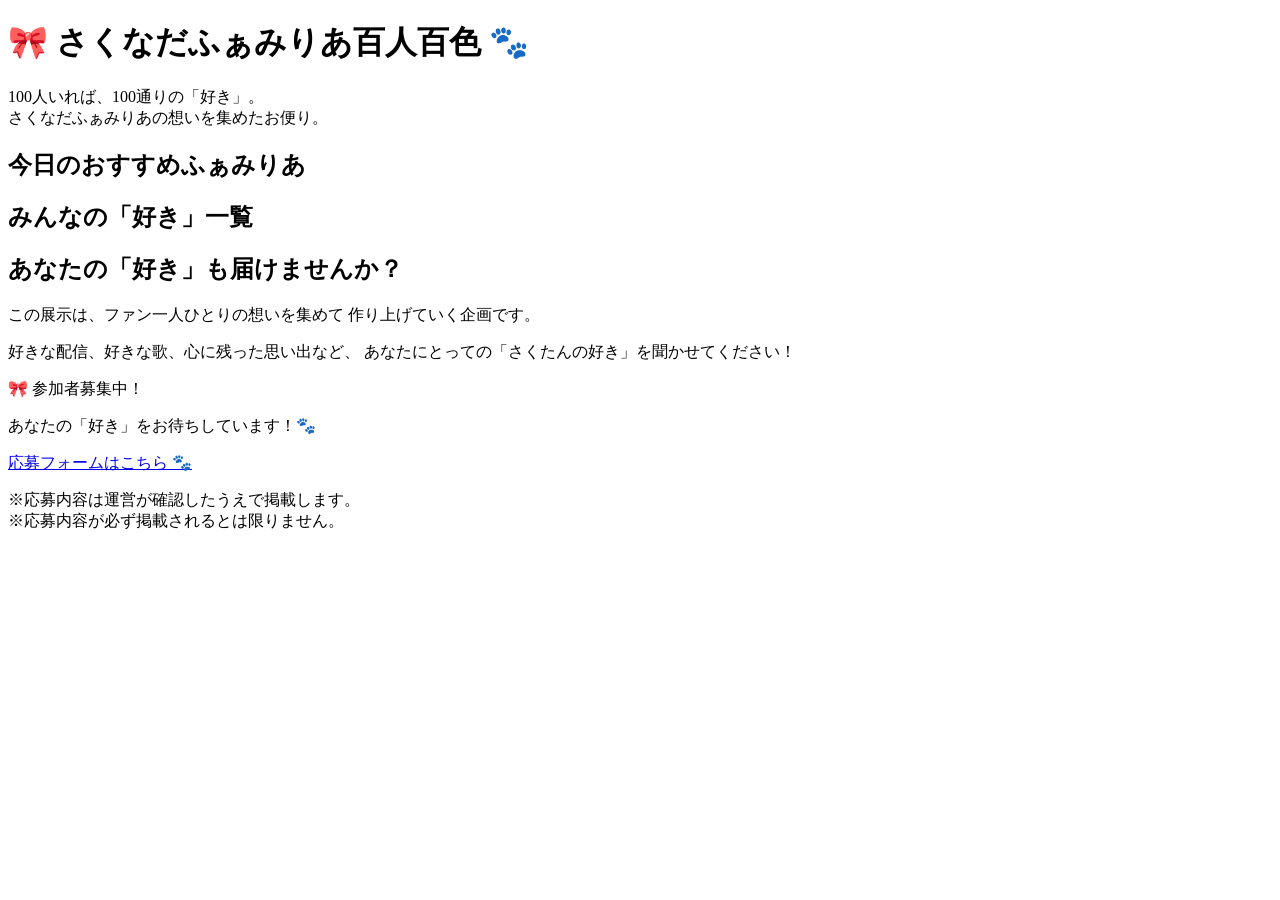
==== index.html @ b52a0bf1 "add" ====
<!DOCTYPE html>
<html lang="ja">
<head>
    <meta charset="UTF-8">
    <meta name="viewport" content="width=device-width, initial-scale=1.0">

    <title>さくなだふぁみりあ百人百色</title>

    <!-- CSS -->
    <link rel="stylesheet" href="SakunaFan100.css">
</head>

<body>

    <!-- ヘッダー -->
    <header class="fan-header">

        <h1>🎀 さくなだふぁみりあ百人百色 🐾</h1>

        <p>
            100人いれば、100通りの「好き」。<br>
            さくなだふぁみりあの想いを集めたお便り。
        </p>

    </header>


    <main class="fan-main">

        <!-- 今日の5人 -->
        <section class="fan-section">

            <h2>今日のおすすめふぁみりあ</h2>

            <div id="today-pick" class="fan-grid"></div>

        </section>


        <!-- 全員の一覧 -->
        <section class="fan-section">

            <h2>みんなの「好き」一覧</h2>

            <!-- カテゴリー -->
            <div
                id="category-buttons"
                class="category-buttons"
            ></div>

            <!-- 表示人数 -->
            <p
                id="result-count"
                class="result-count"
                aria-live="polite"
            ></p>

            <!-- カード一覧 -->
            <div
                id="fan-list"
                class="fan-grid"
            ></div>

        </section>


        
        <!-- 参加案内 -->
        <section class="fan-section participation-section">

            <h2>あなたの「好き」も届けませんか？</h2>

            <p>
                この展示は、ファン一人ひとりの想いを集めて
                作り上げていく企画です。
            </p>

            <p>
                好きな配信、好きな歌、心に残った思い出など、
                あなたにとっての「さくたんの好き」を聞かせてください！
            </p>

            <!-- 応募フォーム -->
            <div class="application-notice">

                <p>
                    🎀 参加者募集中！
                </p>

                <p>
                    あなたの「好き」をお待ちしています！🐾
                </p>

                <a
                    href="https://docs.google.com/forms/d/e/1FAIpQLScMyfhLOlUN0pGWbVZEtc-wgJ1fkcBdtBwnQfGAd-pVtYeVng/viewform?usp=header"
                    class="application-button"
                    target="_blank"
                    rel="noopener noreferrer"
                >
                    応募フォームはこちら 🐾
                </a>

            </div>

            <p class="section-description">
                ※応募内容は運営が確認したうえで掲載します。<br>
                ※応募内容が必ず掲載されるとは限りません。
            </p>

        </section>


    </main>

    <!-- JavaScript -->
    <script src="SakunaFan100.js"></script>

</body>
</html>
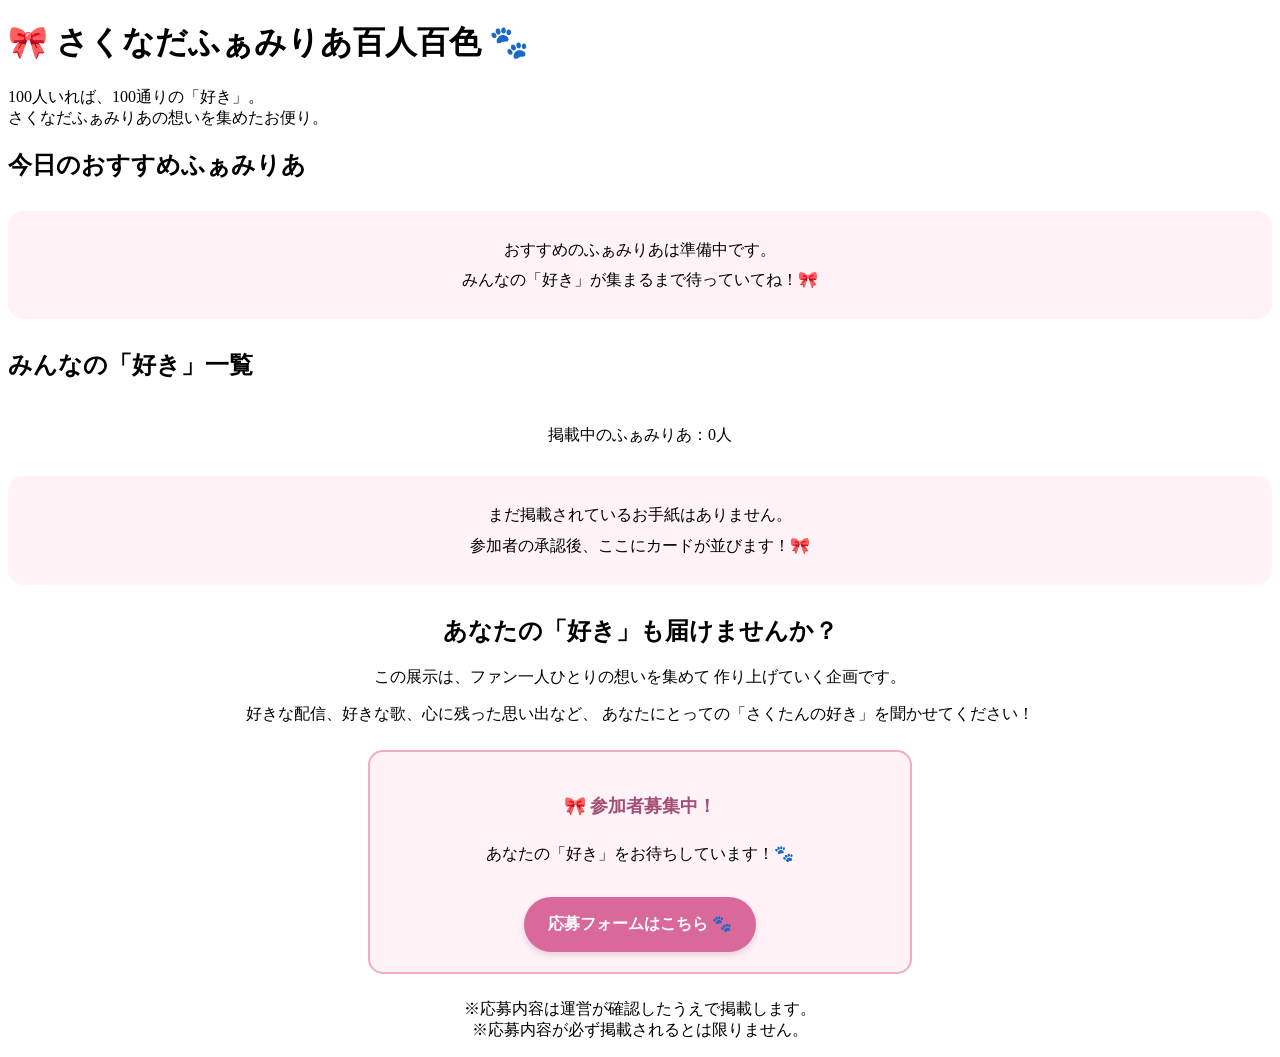
==== commit 0c0b9d0a: "add change" ====
--- a/index.html
+++ b/index.html
@@ -8,7 +8,7 @@
     <title>さくなだふぁみりあ百人百色</title>
 
     <!-- CSS -->
-    <link rel="stylesheet" href="SakunaFan100.css">
+    <link rel="stylesheet" href="index/SakunaFan100.css">
 </head>
 
 <body>
@@ -114,7 +114,7 @@
     </main>
 
     <!-- JavaScript -->
-    <script src="SakunaFan100.js"></script>
+    <script src="index/SakunaFan100.js"></script>
 
 </body>
 </html>
--- a/index/SakunaFan100.css
+++ b/index/SakunaFan100.css
@@ -0,0 +1,207 @@
+
+/* 参加案内 */
+
+.participation-section {
+    text-align: center;
+}
+
+.application-notice {
+    max-width: 500px;
+    margin: 25px auto;
+    padding: 20px;
+    background-color: #fff3f8;
+    border: 2px solid #f4a9c5;
+    border-radius: 15px;
+    line-height: 1.8;
+}
+
+.application-notice p:first-child {
+    font-size: 18px;
+    font-weight: bold;
+    color: #a34e76;
+}
+
+.application-button {
+    display: inline-block;
+    margin-top: 12px;
+    padding: 13px 24px;
+    background-color: #d9689b;
+    color: #ffffff;
+    text-decoration: none;
+    font-weight: bold;
+    border-radius: 30px;
+    box-shadow: 0 3px 6px rgba(120, 60, 85, 0.2);
+    transition: background-color 0.2s ease;
+}
+
+.application-button:hover {
+    background-color: #bd4f82;
+}
+
+
+/* ==============================
+   手紙カード
+   ============================== */
+
+.fan-grid {
+    display: grid;
+    grid-template-columns: repeat(auto-fit, minmax(250px, 1fr));
+    gap: 22px;
+    align-items: stretch;
+}
+
+.fan-letter {
+    box-sizing: border-box;
+    min-width: 0;
+    padding: 22px;
+    background-color: #fffdf8;
+    background-image: repeating-linear-gradient(
+        to bottom,
+        transparent 0,
+        transparent 31px,
+        #f3dfe5 32px
+    );
+    border: 1px solid #e9b6c9;
+    border-radius: 5px 18px 5px 18px;
+    box-shadow: 3px 5px 12px rgba(120, 60, 85, 0.12);
+    overflow-wrap: anywhere;
+    line-height: 1.9;
+}
+
+.letter-top {
+    display: flex;
+    align-items: center;
+    gap: 8px;
+    padding-bottom: 12px;
+    border-bottom: 2px solid #e8b2c8;
+}
+
+.letter-icon {
+    font-size: 25px;
+}
+
+.letter-label {
+    color: #a34e76;
+    font-size: 13px;
+    font-weight: bold;
+}
+
+.letter-name {
+    margin: 16px 0;
+    color: #a34e76;
+    font-size: 21px;
+    overflow-wrap: anywhere;
+}
+
+.letter-name span {
+    font-size: 14px;
+    font-weight: normal;
+}
+
+.letter-body {
+    min-width: 0;
+}
+
+.letter-answer {
+    margin: 15px 0;
+}
+
+.letter-answer h4,
+.letter-image h4 {
+    margin: 0 0 4px;
+    color: #a34e76;
+    font-size: 14px;
+}
+
+.letter-answer p {
+    margin: 0;
+    white-space: pre-wrap;
+}
+
+.letter-end {
+    margin-top: 22px;
+    padding-top: 10px;
+    border-top: 1px dashed #e8b2c8;
+    color: #a34e76;
+    text-align: right;
+    font-size: 13px;
+}
+
+.letter-image a {
+    color: #a34e76;
+    overflow-wrap: anywhere;
+}
+
+/* カテゴリーボタン */
+
+.category-buttons {
+    display: flex;
+    flex-wrap: wrap;
+    justify-content: center;
+    gap: 9px;
+    margin: 20px 0;
+}
+
+.filter-button {
+    padding: 8px 15px;
+    border: 2px solid #e8a9c2;
+    border-radius: 25px;
+    background-color: #fff;
+    color: #a34e76;
+    cursor: pointer;
+}
+
+.filter-button.active {
+    background-color: #d9689b;
+    border-color: #d9689b;
+    color: #fff;
+}
+
+/* 表示人数 */
+
+.result-count {
+    text-align: center;
+    line-height: 1.8;
+}
+
+/* 参加者がいないとき */
+
+.empty-message {
+    grid-column: 1 / -1;
+    box-sizing: border-box;
+    width: 100%;
+    margin: 10px 0;
+    padding: 24px;
+    background-color: #fff3f8;
+    border-radius: 15px;
+    text-align: center;
+    line-height: 1.9;
+}
+
+/* ランダムに見る */
+
+#random-result {
+    margin-top: 22px;
+}
+
+/* スマートフォン */
+
+@media (max-width: 600px) {
+    .fan-grid {
+        grid-template-columns: 1fr;
+        gap: 16px;
+    }
+
+    .fan-letter {
+        padding: 18px;
+    }
+
+    .letter-name {
+        font-size: 19px;
+    }
+
+    .filter-button {
+        padding: 8px 12px;
+        font-size: 13px;
+    }
+}
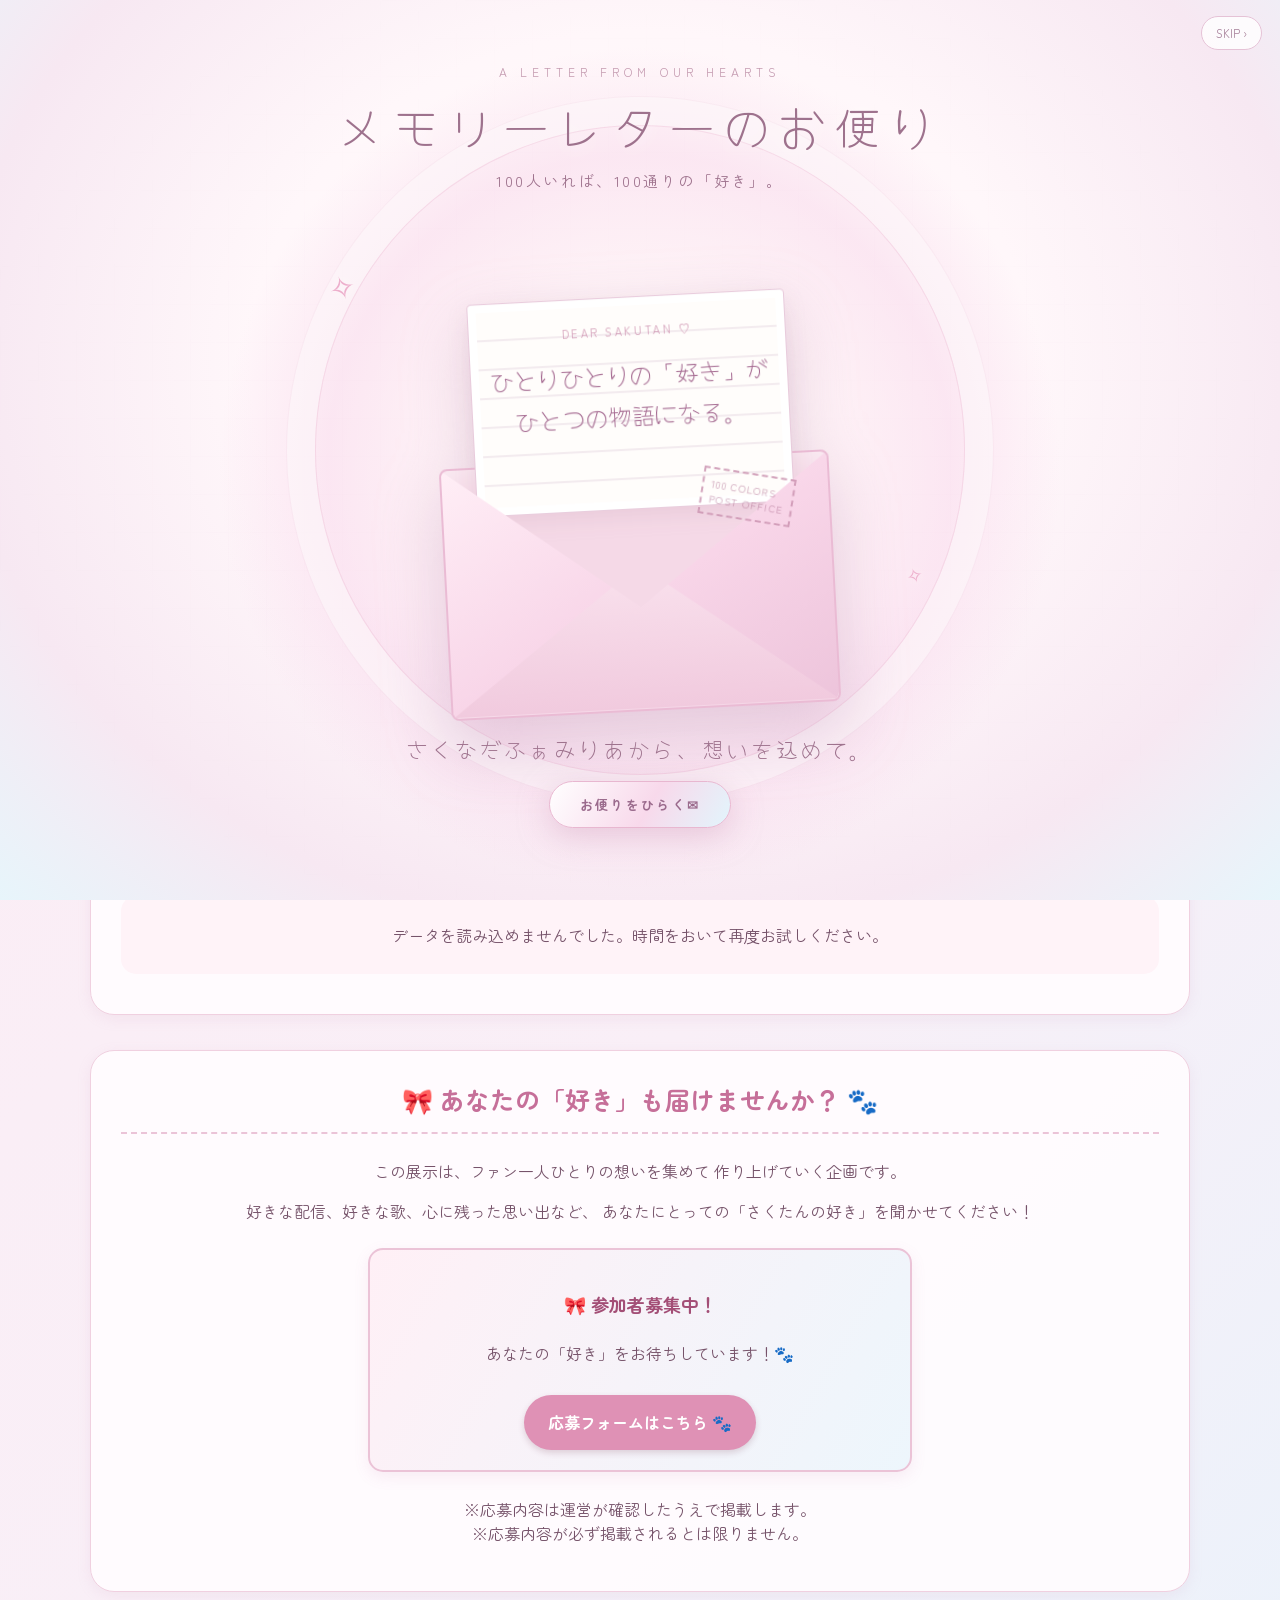
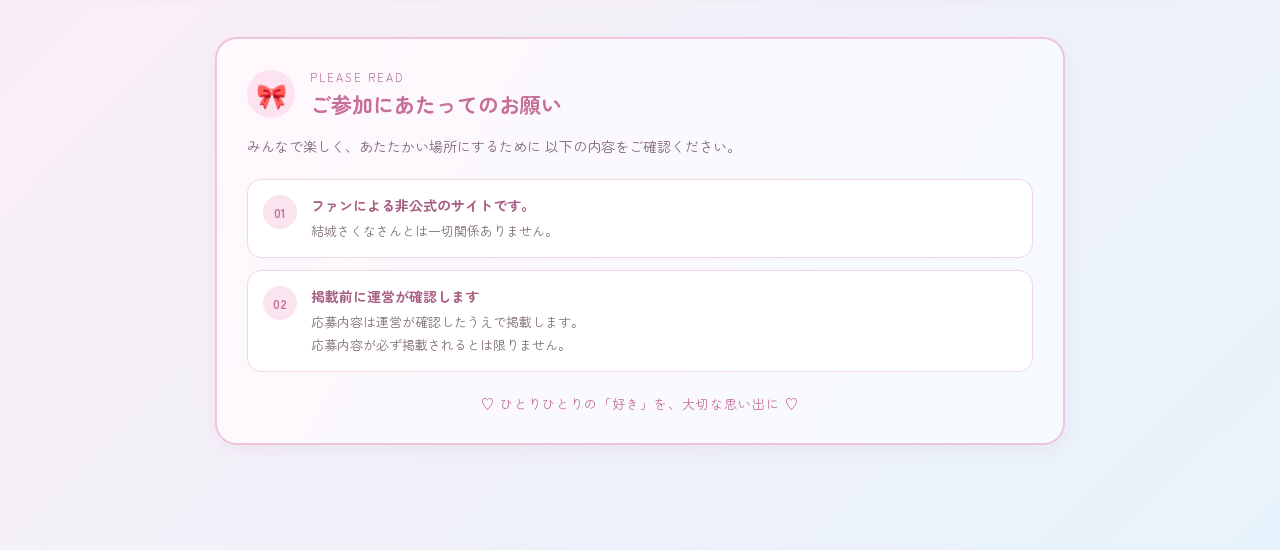
==== commit 74f0d5d7: "add project data" ====
--- a/index.html
+++ b/index.html
@@ -1,29 +1,668 @@
-
 <!DOCTYPE html>
 <html lang="ja">
+
 <head>
     <meta charset="UTF-8">
     <meta name="viewport" content="width=device-width, initial-scale=1.0">
 
     <title>さくなだふぁみりあ百人百色</title>
 
+    <!-- Google Fonts：かわいい丸文字・手書き文字 -->
+    <link rel="preconnect" href="https://fonts.googleapis.com">
+    <link rel="preconnect" href="https://fonts.gstatic.com" crossorigin>
+
+    <link href="https://fonts.googleapis.com/css2?family=Yomogi&family=Zen+Maru+Gothic:wght@400;500;700&display=swap"
+        rel="stylesheet">
+
     <!-- CSS -->
     <link rel="stylesheet" href="index/SakunaFan100.css">
+    <style id="otayori-opening-style">
+        /* お便りオープニング */
+        #otayori-opening {
+            position: fixed;
+            inset: 0;
+            z-index: 2147483000;
+            overflow: hidden;
+            isolation: isolate;
+            background: radial-gradient(ellipse at 50% 40%, #fffefa 0%, #fff7fa 43%, #f7e8f2 75%, #e7f5fb 100%);
+            font-family: "Zen Maru Gothic", "Yu Gothic", sans-serif;
+            color: #9e728d;
+            transition: opacity 1.15s ease, visibility 1.15s ease
+        }
+
+        #otayori-opening * {
+            box-sizing: border-box
+        }
+
+        #otayori-opening.ot-leave {
+            opacity: 0;
+            visibility: hidden;
+            pointer-events: none
+        }
+
+        #otayori-opening .ot-grid {
+            position: absolute;
+            inset: 0;
+            opacity: .4;
+            background-image: linear-gradient(#e7cadb60 1px, transparent 1px), linear-gradient(90deg, #e7cadb60 1px, transparent 1px);
+            background-size: 38px 38px;
+            mask-image: radial-gradient(ellipse at center, #0008, transparent 80%)
+        }
+
+        #otayori-opening .ot-halo {
+            position: absolute;
+            left: 50%;
+            top: 52%;
+            width: min(105vmin, 850px);
+            aspect-ratio: 1;
+            border-radius: 50%;
+            background: radial-gradient(circle, #fff 0%, #fff5f8 25%, #f6cbe665 52%, transparent 70%);
+            transform: translate(-50%, -50%);
+            animation: ot-breathe 6s ease-in-out infinite alternate
+        }
+
+        @keyframes ot-breathe {
+            to {
+                transform: translate(-50%, -50%) scale(1.17);
+                opacity: .6
+            }
+        }
+
+        #otayori-opening .ot-orbit {
+            position: absolute;
+            left: 50%;
+            top: 50%;
+            width: min(78vmin, 650px);
+            aspect-ratio: 1;
+            border: 1px solid #efc7d982;
+            border-radius: 50%;
+            transform: translate(-50%, -50%) rotate(-18deg);
+            box-shadow: 0 0 0 28px #fff7, 0 0 0 29px #efd4e33d;
+            animation: ot-orbit 28s linear infinite
+        }
+
+        #otayori-opening .ot-orbit::before,
+        #otayori-opening .ot-orbit::after {
+            content: '✧';
+            position: absolute;
+            top: 8%;
+            left: 12%;
+            color: #edafcc;
+            font-size: 32px;
+            text-shadow: 0 0 15px #fff
+        }
+
+        #otayori-opening .ot-orbit::after {
+            top: 79%;
+            left: 83%;
+            font-size: 20px
+        }
+
+        @keyframes ot-orbit {
+            to {
+                transform: translate(-50%, -50%) rotate(342deg)
+            }
+        }
+
+        #otayori-opening .ot-top {
+            position: absolute;
+            top: 7%;
+            left: 5%;
+            right: 5%;
+            text-align: center;
+            z-index: 8;
+            opacity: 0;
+            animation: ot-rise 1.4s .35s forwards
+        }
+
+        #otayori-opening .ot-eyebrow {
+            font-size: clamp(9px, 1vw, 12px);
+            letter-spacing: .42em;
+            color: #c399af
+        }
+
+        #otayori-opening .ot-title {
+            font-family: "Yomogi", "Zen Maru Gothic", sans-serif;
+            font-size: clamp(24px, 4vw, 48px);
+            font-weight: 500;
+            letter-spacing: .15em;
+            margin: 10px 0;
+            text-shadow: 0 2px 20px #fff
+        }
+
+        #otayori-opening .ot-subtitle {
+            font-size: clamp(11px, 1.4vw, 15px);
+            letter-spacing: .17em
+        }
+
+        @keyframes ot-rise {
+            from {
+                opacity: 0;
+                transform: translateY(18px);
+                filter: blur(8px)
+            }
+
+            to {
+                opacity: 1;
+                transform: none;
+                filter: blur(0)
+            }
+        }
+
+        #otayori-opening .ot-mail {
+            position: absolute;
+            left: 50%;
+            top: 65%;
+            width: min(70vw, 390px);
+            aspect-ratio: 1.55;
+            transform: translate(-50%, -50%);
+            z-index: 6;
+            filter: drop-shadow(0 25px 32px #b786aa5b);
+            animation: ot-mail-arrive 2.2s cubic-bezier(.17, .75, .2, 1) .7s both
+        }
+
+        @keyframes ot-mail-arrive {
+            0% {
+                opacity: 0;
+                transform: translate(90vw, -120%) rotate(22deg) scale(.45)
+            }
+
+            65% {
+                opacity: 1
+            }
+
+            100% {
+                opacity: 1;
+                transform: translate(-50%, -50%) rotate(-3deg) scale(1)
+            }
+        }
+
+        #otayori-opening .ot-envelope {
+            position: absolute;
+            inset: 0;
+            border-radius: 8px;
+            background: #f5d9e7;
+            border: 2px solid #eabbd4;
+            box-shadow: inset 0 0 35px #fff9;
+            perspective: 1100px
+        }
+
+        #otayori-opening .ot-letter {
+            position: absolute;
+            left: 9%;
+            right: 9%;
+            top: 7%;
+            height: 85%;
+            z-index: 2;
+            background: repeating-linear-gradient(to bottom, #fffdfb 0, #fffdfb 27px, #e8d9e3 28px, #fffdfb 29px);
+            border: 8px solid #fff;
+            outline: 1px solid #e8cbdc;
+            border-radius: 3px;
+            box-shadow: 0 8px 20px #cba6b640;
+            text-align: center;
+            padding: 17px 10px;
+            animation: ot-letter-rise 2.2s cubic-bezier(.22, .7, .2, 1) 3.7s both
+        }
+
+        #otayori-opening .ot-letter .ot-words {
+            font-size: clamp(12px, 2vw, 21px);
+            letter-spacing: -.035em;
+            white-space: nowrap
+        }
+
+        #otayori-opening .ot-letter .ot-mini {
+            font-size: 11px;
+            letter-spacing: .23em;
+            color: #d29bb6
+        }
+
+        #otayori-opening .ot-letter .ot-words {
+            font-family: "Yomogi", sans-serif;
+            font-size: clamp(15px, 2.3vw, 24px);
+            line-height: 1.7;
+            margin-top: 16px;
+            color: #a66b92
+        }
+
+        @keyframes ot-letter-rise {
+            0% {
+                transform: translateY(0);
+                opacity: 1
+            }
+
+            55% {
+                transform: translateY(-75%)
+            }
+
+            100% {
+                transform: translateY(-86%);
+                opacity: 1
+            }
+        }
+
+        #otayori-opening .ot-pocket {
+            position: absolute;
+            inset: 0;
+            z-index: 3;
+            clip-path: polygon(0 0, 50% 59%, 100% 0, 100% 100%, 0 100%);
+            background: linear-gradient(150deg, #ffeef6 0%, #f8d5e8 53%, #edc4db 100%);
+            border-radius: 7px
+        }
+
+        #otayori-opening .ot-pocket::after {
+            content: '';
+            position: absolute;
+            inset: 0;
+            clip-path: polygon(0 100%, 50% 42%, 100% 100%);
+            background: linear-gradient(#fff2f8, #f1cade)
+        }
+
+        #otayori-opening .ot-flap {
+            position: absolute;
+            left: -1px;
+            top: -1px;
+            width: calc(100% + 2px);
+            height: 61%;
+            z-index: 5;
+            clip-path: polygon(0 0, 100% 0, 50% 100%);
+            background: linear-gradient(160deg, #ffeaf4, #f1c9df);
+            transform-origin: 50% 0;
+            animation: ot-flap-open 1.7s cubic-bezier(.2, .75, .2, 1) 2.7s forwards;
+            backface-visibility: hidden
+        }
+
+        @keyframes ot-flap-open {
+
+            0%,
+            42% {
+                z-index: 5
+            }
+
+            43%,
+            100% {
+                z-index: 1
+            }
+
+            100% {
+                transform: rotateX(178deg)
+            }
+        }
+
+        #otayori-opening .ot-seal {
+            position: absolute;
+            z-index: 7;
+            left: 50%;
+            top: 52%;
+            width: 69px;
+            height: 69px;
+            display: grid;
+            place-items: center;
+            transform: translate(-50%, -50%);
+            border-radius: 50%;
+            background: radial-gradient(circle at 32% 24%, #fbe0eb, #d78aad 70%, #bb6e99);
+            border: 4px double #ffe6f1;
+            color: #fff;
+            font-size: 30px;
+            text-shadow: 0 2px 8px #ab6d91;
+            box-shadow: 0 5px 15px #b987a5a0;
+            animation: ot-seal-pop 1.1s 2.7s forwards
+        }
+
+        @keyframes ot-seal-pop {
+            25% {
+                transform: translate(-50%, -50%) scale(1.25)
+            }
+
+            100% {
+                opacity: 0;
+                transform: translate(-50%, -50%) scale(.2) rotate(25deg)
+            }
+        }
+
+        #otayori-opening .ot-stamp {
+            position: absolute;
+            z-index: 8;
+            right: 9%;
+            top: 7%;
+            border: 2px dashed #c88eac;
+            padding: 7px;
+            transform: rotate(12deg);
+            font-size: 10px;
+            letter-spacing: .13em;
+            color: #b77b9b;
+            opacity: 0;
+            animation: ot-stamp-in .65s 5.6s forwards
+        }
+
+        @keyframes ot-stamp-in {
+            to {
+                opacity: .8
+            }
+        }
+
+        #otayori-opening .ot-floatmail {
+            position: absolute;
+            left: var(--x);
+            top: var(--y);
+            z-index: 2;
+            font-size: var(--sz);
+            opacity: 0;
+            filter: drop-shadow(0 8px 8px #c89eb557);
+            animation: ot-float var(--dur) ease-in-out var(--delay) infinite alternate
+        }
+
+        @keyframes ot-float {
+            0% {
+                opacity: 0;
+                transform: translate3d(-12px, 18px, 0) rotate(-22deg) scale(.7)
+            }
+
+            30% {
+                opacity: .8
+            }
+
+            100% {
+                opacity: .9;
+                transform: translate3d(22px, -27px, 0) rotate(17deg) scale(1.1)
+            }
+        }
+
+        #otayori-opening .ot-particle {
+            position: absolute;
+            left: var(--x);
+            top: var(--y);
+            z-index: 7;
+            width: var(--sz);
+            height: var(--sz);
+            border-radius: 50%;
+            background: #fff;
+            box-shadow: 0 0 10px 3px #f7a8d8, 0 0 25px 7px #bcecf7;
+            opacity: 0;
+            animation: ot-spark var(--dur) ease-in-out var(--delay) infinite alternate
+        }
+
+        @keyframes ot-spark {
+            0% {
+                opacity: 0;
+                transform: translateY(15px) scale(.5)
+            }
+
+            50% {
+                opacity: 1
+            }
+
+            100% {
+                opacity: .2;
+                transform: translateY(-25px) scale(1.25)
+            }
+        }
+
+        #otayori-opening .ot-burst {
+            position: absolute;
+            inset: 0;
+            z-index: 7;
+            pointer-events: none
+        }
+
+        #otayori-opening .ot-heart {
+            position: absolute;
+            left: 50%;
+            top: 51%;
+            font-size: var(--sz);
+            color: var(--color);
+            text-shadow: 0 0 10px #fff, 0 0 20px #f4b8d8;
+            opacity: 0;
+            animation: ot-heartfly 2.7s cubic-bezier(.15, .65, .2, 1) var(--delay) both
+        }
+
+        @keyframes ot-heartfly {
+            0% {
+                opacity: 0;
+                transform: translate(-50%, -50%) scale(.2)
+            }
+
+            15% {
+                opacity: 1;
+                transform: translate(-50%, -50%) scale(1.3)
+            }
+
+            65% {
+                opacity: .95
+            }
+
+            100% {
+                opacity: 0;
+                transform: translate(calc(-50% + var(--dx)), calc(-50% + var(--dy))) rotate(var(--rot)) scale(.75)
+            }
+        }
+
+        #otayori-opening .ot-ripple {
+            position: absolute;
+            left: 50%;
+            top: 51%;
+            width: 110px;
+            height: 110px;
+            border: 3px solid #fff;
+            border-radius: 50%;
+            box-shadow: 0 0 18px #f4aed7;
+            opacity: 0;
+            transform: translate(-50%, -50%) scale(.2);
+            animation: ot-ripple 2s 3.15s both
+        }
+
+        #otayori-opening .ot-ripple.two {
+            animation-delay: 3.42s
+        }
+
+        @keyframes ot-ripple {
+            15% {
+                opacity: .9
+            }
+
+            100% {
+                opacity: 0;
+                transform: translate(-50%, -50%) scale(7)
+            }
+        }
+
+        #otayori-opening .ot-ending {
+            position: absolute;
+            z-index: 9;
+            bottom: 8%;
+            left: 5%;
+            right: 5%;
+            text-align: center;
+            opacity: 0;
+            animation: ot-rise 1.4s 6.2s forwards
+        }
+
+        #otayori-opening .ot-ending p {
+            font-family: "Yomogi", sans-serif;
+            font-size: clamp(14px, 2.1vw, 22px);
+            margin: 0 0 17px;
+            letter-spacing: .12em
+        }
+
+        #otayori-opening .ot-enter {
+            border: 1px solid #e8b7d0;
+            background: linear-gradient(120deg, #fff, #f8d9eb 55%, #e2f5fc);
+            color: #9b6b8d;
+            padding: 13px 30px;
+            border-radius: 999px;
+            box-shadow: 0 8px 30px #d8abc68a;
+            letter-spacing: .18em;
+            font: 600 13px "Zen Maru Gothic", sans-serif;
+            cursor: pointer;
+            transition: transform .25s, box-shadow .25s
+        }
+
+        #otayori-opening .ot-enter:hover {
+            transform: translateY(-3px);
+            box-shadow: 0 12px 35px #d8abc6aa
+        }
+
+        #otayori-opening .ot-skip {
+            position: absolute;
+            right: 18px;
+            top: 16px;
+            z-index: 11;
+            border: 1px solid #e5c2d6;
+            background: #ffffffc9;
+            color: #a47d97;
+            border-radius: 99px;
+            padding: 8px 14px;
+            cursor: pointer;
+            font-size: 11px
+        }
+
+        @media(max-width:600px) {
+            #otayori-opening .ot-top {
+                top: 9%
+            }
+
+            #otayori-opening .ot-mail {
+                top: 65%;
+                width: min(78vw, 340px)
+            }
+
+            #otayori-opening .ot-ending {
+                bottom: 8%
+            }
+
+            #otayori-opening .ot-orbit {
+                width: 96vmin
+            }
+
+            #otayori-opening .ot-letter .ot-words {
+                margin-top: 9px
+            }
+
+            #otayori-opening .ot-seal {
+                width: 54px;
+                height: 54px;
+                font-size: 23px
+            }
+        }
+
+        @media(max-height:560px) {
+            #otayori-opening .ot-top {
+                top: 3%
+            }
+
+            #otayori-opening .ot-title {
+                font-size: clamp(20px, 4vh, 30px);
+                margin: 2px
+            }
+
+            #otayori-opening .ot-mail {
+                width: min(45vw, 260px);
+                top: 68%
+            }
+
+            #otayori-opening .ot-ending {
+                bottom: 2%
+            }
+
+            #otayori-opening .ot-ending p {
+                display: none
+            }
+        }
+
+        @media(prefers-reduced-motion:reduce) {
+
+            #otayori-opening .ot-floatmail,
+            #otayori-opening .ot-particle,
+            #otayori-opening .ot-heart,
+            #otayori-opening .ot-ripple {
+                display: none
+            }
+
+            #otayori-opening .ot-mail,
+            #otayori-opening .ot-top,
+            #otayori-opening .ot-ending,
+            #otayori-opening .ot-letter,
+            #otayori-opening .ot-flap,
+            #otayori-opening .ot-seal {
+                animation-duration: .01ms !important;
+                animation-delay: .01ms !important
+            }
+
+            #otayori-opening .ot-orbit,
+            #otayori-opening .ot-halo {
+                animation: none
+            }
+        }
+    </style>
 </head>
 
 <body>
+    <div id="otayori-opening" role="dialog" aria-label="百人百色 お便りオープニング" aria-modal="true">
+        <div class="ot-grid"></div>
+        <div class="ot-halo"></div>
+        <div class="ot-orbit"></div>
+        <div class="ot-top">
+            <div class="ot-eyebrow">A LETTER FROM OUR HEARTS</div>
+            <h2 class="ot-title">メモリーレターのお便り</h2>
+            <div class="ot-subtitle">100人いれば、100通りの「好き」。</div>
+        </div>
+        <div class="ot-mail">
+            <div class="ot-envelope">
+                <div class="ot-letter">
+                    <div class="ot-mini">DEAR SAKUTAN ♡</div>
+                    <div class="ot-words">ひとりひとりの「好き」が<br>ひとつの物語になる。</div>
+                </div>
+                <div class="ot-pocket"></div>
+                <div class="ot-flap"></div>
+                <div class="ot-seal">♥</div>
+                <div class="ot-stamp">100 COLORS<br>POST OFFICE</div>
+            </div>
+        </div>
+        <div class="ot-burst" id="otayori-burst">
+            <div class="ot-ripple"></div>
+            <div class="ot-ripple two"></div>
+        </div>
+        <div class="ot-ending">
+            <p>さくなだふぁみりあから、想いを込めて。</p><button class="ot-enter" id="otayori-enter" type="button">お便りをひらく✉</button>
+        </div>
+        <button class="ot-skip" id="otayori-skip" type="button">SKIP ›</button>
+    </div>
+
+
 
     <!-- ヘッダー -->
     <header class="fan-header">
 
-        <h1>🎀 さくなだふぁみりあ百人百色 🐾</h1>
-
-        <p>
-            100人いれば、100通りの「好き」。<br>
-            さくなだふぁみりあの想いを集めたお便り。
-        </p>
+        <div class="fan-header-decoration">
+            ✧　♡　🎀　♡　✧
+        </div>
+
+        <div class="fan-header-inner">
+
+            <p class="fan-header-en">
+                SAKUFAMI COLORFUL MEMORY
+            </p>
+
+            <h1>
+                🎀 さくふぁみカラフルレター 🐾
+            </h1>
+
+            <div class="fan-header-ribbon">
+                <span>100人いれば、100通りの「好き」。</span>
+            </div>
+
+            <p class="fan-header-message">
+                さくなだふぁみりあの想いを集めた、<br>
+                ひとりひとりの大切なレター💌
+            </p>
+
+            <div class="fan-header-bottom">
+                ✧　みんなの「好き」を、ひとつの宝物に。　✧
+            </div>
+
+        </div>
 
     </header>
+
 
 
     <main class="fan-main">
@@ -43,29 +682,30 @@
 
             <h2>みんなの「好き」一覧</h2>
 
+            <!-- 名前検索 -->
+            <div class="fan-search">
+
+                <label for="fan-name-search">
+                    🔎 さくなだふぁみりあを名前で検索
+                </label>
+
+                <input type="search" id="fan-name-search" placeholder="ニックネームを入力..." autocomplete="off">
+
+            </div>
+
             <!-- カテゴリー -->
-            <div
-                id="category-buttons"
-                class="category-buttons"
-            ></div>
+            <div id="category-buttons" class="category-buttons"></div>
 
             <!-- 表示人数 -->
-            <p
-                id="result-count"
-                class="result-count"
-                aria-live="polite"
-            ></p>
+            <p id="result-count" class="result-count" aria-live="polite"></p>
 
             <!-- カード一覧 -->
-            <div
-                id="fan-list"
-                class="fan-grid"
-            ></div>
+            <div id="fan-list" class="fan-grid"></div>
 
         </section>
 
 
-        
+
         <!-- 参加案内 -->
         <section class="fan-section participation-section">
 
@@ -92,12 +732,8 @@
                     あなたの「好き」をお待ちしています！🐾
                 </p>
 
-                <a
-                    href="https://docs.google.com/forms/d/e/1FAIpQLScMyfhLOlUN0pGWbVZEtc-wgJ1fkcBdtBwnQfGAd-pVtYeVng/viewform?usp=header"
-                    class="application-button"
-                    target="_blank"
-                    rel="noopener noreferrer"
-                >
+                <a href="https://docs.google.com/forms/d/e/1FAIpQLScMyfhLOlUN0pGWbVZEtc-wgJ1fkcBdtBwnQfGAd-pVtYeVng/viewform?usp=header"
+                    class="application-button" target="_blank" rel="noopener noreferrer">
                     応募フォームはこちら 🐾
                 </a>
 
@@ -111,10 +747,100 @@
         </section>
 
 
+        <!-- 注意事項カード -->
+        <section class="fan-section notice-section">
+
+            <div class="notice-card">
+
+                <div class="notice-heading">
+                    <span class="notice-icon">🎀</span>
+                    <div>
+                        <p class="notice-en">PLEASE READ</p>
+                        <h2>ご参加にあたってのお願い</h2>
+                    </div>
+                </div>
+
+                <div class="notice-message">
+                    みんなで楽しく、あたたかい場所にするために
+                    以下の内容をご確認ください。
+                </div>
+
+                <ul class="notice-list">
+
+                    <li>
+                        <span class="notice-number">01</span>
+                        <div>
+                            <strong>ファンによる非公式のサイトです。</strong>
+                            <p>結城さくなさんとは一切関係ありません。</p>
+                        </div>
+                    </li>
+
+                    <li>
+                        <span class="notice-number">02</span>
+                        <div>
+                            <strong>掲載前に運営が確認します</strong>
+                            <p>応募内容は運営が確認したうえで掲載します。
+                                <br>応募内容が必ず掲載されるとは限りません。
+                            </p>
+                        </div>
+                    </li>
+
+                </ul>
+
+                <div class="notice-footer">
+                    ♡ ひとりひとりの「好き」を、大切な思い出に ♡
+                </div>
+
+            </div>
+
+        </section>
+
+
     </main>
-
     <!-- JavaScript -->
     <script src="index/SakunaFan100.js"></script>
 
+    <script id="otayori-opening-script">
+        (function () {
+            'use strict';
+            const root = document.getElementById('otayori-opening');
+            if (!root) return;
+            const burst = document.getElementById('otayori-burst');
+            const colors = ['#f2a4c9', '#f8c7dc', '#a8dfea', '#d8b8ec', '#e9a2b7'];
+            const fragment = document.createDocumentFragment();
+            // 画面内の便箋・封筒・光。外部画像を読み込まない演出です。
+            for (let i = 0; i < 22; i++) {
+                const el = document.createElement('span');
+                el.className = 'ot-floatmail'; el.textContent = i % 3 === 0 ? '✉' : i % 3 === 1 ? '♡' : '✧';
+                el.style.cssText = `--x:${(i * 47.31 + 8) % 95}%;--y:${(i * 29.73 + 13) % 87}%;--sz:${13 + i % 5 * 6}px;--dur:${4 + i % 5 * .9}s;--delay:${-i * .41}s;color:${colors[i % 5]}`;
+                fragment.appendChild(el);
+            }
+            for (let i = 0; i < 48; i++) {
+                const el = document.createElement('i'); el.className = 'ot-particle';
+                el.style.cssText = `--x:${(i * 61.23 + 4) % 98}%;--y:${(i * 37.17 + 5) % 95}%;--sz:${2 + i % 4 * 2}px;--dur:${2.3 + i % 6 * .4}s;--delay:${-i * .29}s`;
+                fragment.appendChild(el);
+            }
+            root.appendChild(fragment);
+            const hearts = document.createDocumentFragment();
+            for (let i = 0; i < 44; i++) {
+                const a = i * 2.39996, r = 120 + (i % 8) * 44;
+                const el = document.createElement('span'); el.className = 'ot-heart'; el.textContent = i % 4 === 0 ? '✦' : i % 3 === 0 ? '♡' : '♥';
+                el.style.cssText = `--sz:${12 + i % 5 * 7}px;--color:${colors[i % 5]};--dx:${Math.cos(a) * r}px;--dy:${Math.sin(a) * r * .65}px;--rot:${i * 31}deg;--delay:${3.08 + (i % 7) * .065}s`;
+                hearts.appendChild(el);
+            }
+            burst.appendChild(hearts);
+            let closing = false;
+            function close() { if (closing) return; closing = true; root.classList.add('ot-leave'); setTimeout(() => root.remove(), 1250) }
+            document.getElementById('otayori-enter').addEventListener('click', close);
+            document.getElementById('otayori-skip').addEventListener('click', close);
+            document.addEventListener('keydown', function onKey(e) { if (e.key === 'Escape' && root.isConnected) { close(); document.removeEventListener('keydown', onKey) } });
+        })();
+    </script>
+
+    <!-- ページ上部へ戻るボタン -->
+    <button type="button" id="back-to-top" class="back-to-top" aria-label="ページ上部へ戻る">
+        🐾
+    </button>
 </body>
-</html>
+
+</html>
--- a/index/SakunaFan100.css
+++ b/index/SakunaFan100.css
@@ -1,4 +1,3 @@
-
 /* 参加案内 */
 
 .participation-section {
@@ -55,12 +54,10 @@
     min-width: 0;
     padding: 22px;
     background-color: #fffdf8;
-    background-image: repeating-linear-gradient(
-        to bottom,
-        transparent 0,
-        transparent 31px,
-        #f3dfe5 32px
-    );
+    background-image: repeating-linear-gradient(to bottom,
+            transparent 0,
+            transparent 31px,
+            #f3dfe5 32px);
     border: 1px solid #e9b6c9;
     border-radius: 5px 18px 5px 18px;
     box-shadow: 3px 5px 12px rgba(120, 60, 85, 0.12);
@@ -149,6 +146,11 @@
     background-color: #fff;
     color: #a34e76;
     cursor: pointer;
+
+    /* 文字の配置調整 */
+    text-align: center;
+    white-space: normal;
+    line-height: 1.5;
 }
 
 .filter-button.active {
@@ -203,5 +205,1306 @@
     .filter-button {
         padding: 8px 12px;
         font-size: 13px;
-    }
-}
+
+        text-align: center;
+        white-space: normal;
+        line-height: 1.5;
+    }
+}
+
+
+/* 投稿画像の表示 */
+
+.letter-image {
+    width: 100%;
+    margin: 12px auto 18px;
+    text-align: center;
+}
+
+.letter-image img {
+    display: block;
+    width: 100%;
+    max-height: 350px;
+    object-fit: contain;
+    margin: 0 auto;
+    border-radius: 12px;
+    background-color: #fff3f8;
+}
+
+
+/* =====================================
+   さくなだふぁみりあのお手紙カード
+   新デザイン
+   ===================================== */
+
+/* カード全体 */
+.fan-letter {
+    position: relative;
+    display: flex;
+    flex-direction: column;
+    width: 100%;
+    min-width: 0;
+    padding: 12px;
+    overflow: hidden;
+
+    background: linear-gradient(145deg,
+            #fffafd,
+            #fff0f7);
+
+    border: 2px solid #f6b6d4;
+    border-radius: 20px;
+
+    box-shadow: 0 4px 10px rgba(190, 100, 145, 0.15);
+}
+
+/* 画像エリア */
+.letter-photo {
+    position: relative;
+    width: 100%;
+    height: 260px;
+    overflow: hidden;
+
+    background: #fff3f8;
+    border: 3px solid #f4a9cf;
+    border-radius: 16px;
+}
+
+/* 投稿画像 */
+.letter-photo-img {
+    display: block;
+    width: 100%;
+    height: 100%;
+
+    object-fit: contain;
+
+    background: #fff3f8;
+}
+
+/* 画像がない場合 */
+.letter-no-image {
+    display: flex;
+    flex-direction: column;
+    justify-content: center;
+    align-items: center;
+
+    width: 100%;
+    height: 100%;
+
+    color: #c66b99;
+    background: #fff3f8;
+}
+
+.letter-no-image span {
+    font-size: 36px;
+}
+
+.letter-no-image p {
+    margin: 8px 0 0;
+    font-size: 14px;
+}
+
+/* 名前の表示 */
+.letter-name {
+    position: absolute;
+    right: 10px;
+    bottom: 10px;
+
+    display: flex;
+    align-items: center;
+    gap: 8px;
+
+    margin: 0;
+    padding: 9px 18px;
+
+    color: #d65d99;
+    font-size: 16px;
+    font-weight: bold;
+
+    background: rgba(255, 255, 255, 0.95);
+    border: 2px solid #f3a5cb;
+    border-radius: 30px;
+
+    box-shadow: 0 3px 7px rgba(160, 80, 120, 0.18);
+}
+
+.letter-name-icon {
+    font-size: 20px;
+}
+
+/* 手紙タイトル */
+.letter-heading {
+    display: flex;
+    align-items: center;
+    justify-content: space-between;
+    gap: 8px;
+
+    width: 100%;
+    margin: 16px 0 12px;
+    padding: 8px 4px;
+
+    color: #d65d99;
+    border-bottom: 2px dashed #f3a5cb;
+}
+
+.letter-heading h3 {
+    flex: 1;
+    margin: 0;
+
+    font-size: 20px;
+    font-weight: bold;
+    text-align: center;
+}
+
+.letter-envelope,
+.letter-paw {
+    flex-shrink: 0;
+    font-size: 25px;
+}
+
+/* カード下部 */
+.letter-end {
+    display: flex;
+    align-items: center;
+    justify-content: center;
+    flex-wrap: wrap;
+    gap: 8px;
+
+    margin: auto 0 0;
+    padding: 14px 4px 6px;
+
+    color: #d65d99;
+    font-size: 15px;
+    font-weight: bold;
+    text-align: center;
+
+    border-top: 1px solid #f8d1e3;
+}
+
+.letter-ribbon {
+    font-size: 19px;
+}
+
+/* スマートフォン */
+@media (max-width: 600px) {
+
+    .fan-letter {
+        padding: 9px;
+        border-radius: 16px;
+    }
+
+    .letter-photo {
+        height: 190px;
+    }
+
+    .letter-name {
+        right: 7px;
+        bottom: 7px;
+        padding: 7px 13px;
+        font-size: 14px;
+    }
+
+    .letter-name-icon {
+        font-size: 17px;
+    }
+
+    .letter-heading {
+        margin: 12px 0 8px;
+    }
+
+    .letter-heading h3 {
+        font-size: 17px;
+    }
+
+    .letter-envelope,
+    .letter-paw {
+        font-size: 21px;
+    }
+
+    .letter-end {
+        font-size: 13px;
+        gap: 5px;
+    }
+}
+
+
+/* =====================================
+   一覧カード：クリックでお手紙を開く
+   ===================================== */
+
+/* detailsの基本設定 */
+.fan-letter-expand {
+    display: block;
+}
+
+/* クリックする部分 */
+.fan-letter-summary {
+    display: block;
+    cursor: pointer;
+    list-style: none;
+}
+
+/* 標準の三角マークを非表示 */
+.fan-letter-summary::-webkit-details-marker {
+    display: none;
+}
+
+.fan-letter-summary::marker {
+    content: "";
+}
+
+/* 開くための案内 */
+.letter-open-guide {
+    display: flex;
+    justify-content: center;
+    align-items: center;
+    gap: 8px;
+
+    margin-top: 10px;
+    padding: 9px;
+
+    color: #d65d99;
+    font-size: 14px;
+    font-weight: bold;
+
+    background: #fff0f7;
+    border: 1px dashed #f3a5cb;
+    border-radius: 12px;
+}
+
+/* 開閉アイコン */
+.letter-open-icon {
+    transition: transform 0.2s ease;
+}
+
+/* 開いたとき */
+.fan-letter-expand[open] .letter-open-icon {
+    transform: rotate(180deg);
+}
+
+.fan-letter-expand[open] .letter-open-text {
+    font-size: 0;
+}
+
+.fan-letter-expand[open] .letter-open-text::after {
+    content: "お手紙を閉じる";
+    font-size: 14px;
+}
+
+/* 展開した回答部分 */
+.letter-details {
+    margin-top: 12px;
+    padding: 15px;
+
+    background: #fffafd;
+    border: 1px dashed #f3a5cb;
+    border-radius: 12px;
+}
+
+/* 質問と回答 */
+.letter-details .letter-answer {
+    padding: 12px 5px;
+    border-bottom: 1px dashed #f5c5dc;
+}
+
+.letter-details .letter-answer:last-child {
+    border-bottom: none;
+}
+
+.letter-details .letter-answer h4 {
+    margin: 0 0 7px;
+    color: #d65d99;
+    font-size: 15px;
+}
+
+.letter-details .letter-answer p {
+    margin: 0;
+    color: #76536a;
+    font-size: 14px;
+    line-height: 1.8;
+    white-space: pre-wrap;
+    overflow-wrap: anywhere;
+}
+
+/* スマートフォン */
+@media (max-width: 600px) {
+    .letter-details {
+        padding: 12px;
+    }
+
+    .letter-details .letter-answer h4 {
+        font-size: 14px;
+    }
+
+    .letter-details .letter-answer p {
+        font-size: 13px;
+    }
+}
+
+
+/* =====================================
+   お手紙：全画面表示
+   ===================================== */
+
+/* 通常の一覧カード */
+.fan-letter-expand {
+    display: block;
+}
+
+/* クリック部分 */
+.fan-letter-summary {
+    display: block;
+    cursor: pointer;
+    list-style: none;
+}
+
+.fan-letter-summary::-webkit-details-marker {
+    display: none;
+}
+
+.fan-letter-summary::marker {
+    content: "";
+}
+
+/* 閉じる案内：通常は非表示 */
+.letter-close-guide {
+    display: none;
+}
+
+/* 開く案内 */
+.letter-open-guide {
+    display: flex;
+    justify-content: center;
+    align-items: center;
+    gap: 8px;
+    margin-top: 10px;
+    padding: 10px;
+
+    color: #d65d99;
+    font-weight: bold;
+    background: #fff0f7;
+    border: 1px dashed #f3a5cb;
+    border-radius: 12px;
+}
+
+/* =====================================
+   全画面で開いたとき
+   ===================================== */
+
+.fan-letter-expand[open] {
+    position: fixed;
+    inset: 0;
+    z-index: 99999;
+
+    width: 100%;
+    height: 100vh;
+    height: 100dvh;
+    max-height: 100dvh;
+
+    box-sizing: border-box;
+    margin: 0;
+    padding: 16px;
+
+    overflow-y: auto;
+    overscroll-behavior: contain;
+
+    background: #fff8fc;
+    border: none;
+    border-radius: 0;
+
+    box-shadow: none;
+}
+
+/* 閉じる案内 */
+.fan-letter-expand[open] .letter-close-guide {
+    display: block;
+    position: sticky;
+    top: 0;
+    z-index: 2;
+
+    width: fit-content;
+    margin: 0 0 12px auto;
+    padding: 10px 18px;
+
+    color: #fff;
+    font-size: 14px;
+    font-weight: bold;
+
+    background: #d9689b;
+    border-radius: 30px;
+    box-shadow: 0 2px 6px rgba(120, 60, 85, 0.2);
+}
+
+/* 展開時の画像 */
+.fan-letter-expand[open] .letter-photo {
+    height: min(48vh, 420px);
+    min-height: 220px;
+}
+
+/* 展開時の画像を大きく */
+.fan-letter-expand[open] .letter-photo-img {
+    object-fit: contain;
+}
+
+/* 展開時のタイトル */
+.fan-letter-expand[open] .letter-heading h3 {
+    font-size: 25px;
+}
+
+/* 展開時の回答欄 */
+.fan-letter-expand[open] .letter-details {
+    max-width: 900px;
+    margin: 20px auto;
+    padding: 25px;
+
+    background: #fff;
+    border: 2px dashed #f3a5cb;
+    border-radius: 18px;
+}
+
+/* 質問 */
+.fan-letter-expand[open] .letter-answer h4 {
+    font-size: 19px;
+}
+
+/* 回答 */
+.fan-letter-expand[open] .letter-answer p {
+    font-size: 17px;
+    line-height: 2;
+}
+
+/* 開く案内は全画面時に非表示 */
+.fan-letter-expand[open] .letter-open-guide {
+    display: none;
+}
+
+/* 全画面時の下部 */
+.fan-letter-expand[open] .letter-end {
+    margin-top: 20px;
+    padding: 20px 5px;
+}
+
+/* スマートフォン */
+@media (max-width: 600px) {
+
+    .fan-letter-expand[open] {
+        padding: 10px;
+    }
+
+    .fan-letter-expand[open] .letter-photo {
+        height: 38vh;
+        min-height: 180px;
+    }
+
+    .fan-letter-expand[open] .letter-heading h3 {
+        font-size: 19px;
+    }
+
+    .fan-letter-expand[open] .letter-details {
+        margin: 12px auto;
+        padding: 15px;
+    }
+
+    .fan-letter-expand[open] .letter-answer h4 {
+        font-size: 16px;
+    }
+
+    .fan-letter-expand[open] .letter-answer p {
+        font-size: 15px;
+        line-height: 1.9;
+    }
+
+    .fan-letter-expand[open] .letter-name {
+        font-size: 14px;
+    }
+}
+
+
+/* =================================
+   カテゴリー選択後の回答一覧
+================================= */
+
+.answer-list {
+    display: grid;
+    gap: 14px;
+    width: 100%;
+}
+
+.answer-list-item {
+    background: #fff;
+    border: 1px solid #f3b7ce;
+    border-radius: 14px;
+    padding: 16px;
+    box-sizing: border-box;
+}
+
+.answer-list-name {
+    font-weight: bold;
+    color: #d66b9b;
+    margin-bottom: 10px;
+    font-size: 1rem;
+}
+
+.answer-list-text {
+    display: block;
+    width: 100%;
+    box-sizing: border-box;
+
+    margin: 0;
+    padding: 0;
+
+    color: #444;
+    font-size: 1rem;
+    line-height: 1.8;
+
+    /* 左揃え */
+    text-align: left;
+
+    /* 入力された改行を保持する */
+    white-space: pre-wrap;
+
+    /* 長い文字列の折り返し */
+    overflow-wrap: anywhere;
+    word-break: normal;
+}
+
+
+/* =================================
+   回答一覧：名前ボタン
+================================= */
+
+.answer-list-name {
+    display: block;
+    width: 100%;
+    padding: 0;
+    border: none;
+    background: transparent;
+    color: #d66b9b;
+    font-size: 1rem;
+    font-weight: bold;
+    text-align: left;
+    cursor: pointer;
+}
+
+.answer-list-name:hover {
+    opacity: 0.75;
+    text-decoration: underline;
+}
+
+/* 閉じている手紙は隠す */
+.answer-list-letter .fan-letter-expand:not([open]) {
+    display: none;
+}
+
+/* =================================
+   フォント設定
+================================= */
+
+/* サイト全体：Zen Maru Gothic */
+body,
+button,
+input,
+textarea,
+select {
+    font-family: "Zen Maru Gothic", sans-serif;
+}
+
+/* お手紙部分：Yomogi */
+.fan-letter {
+    font-family: "Yomogi", cursive;
+}
+
+/* =================================
+   名前検索
+================================= */
+
+.fan-search {
+    width: 100%;
+    max-width: 600px;
+    margin: 20px auto;
+    padding: 0 12px;
+    box-sizing: border-box;
+}
+
+.fan-search label {
+    display: block;
+    margin-bottom: 8px;
+    color: #d66b9b;
+    font-weight: bold;
+    font-size: 0.95rem;
+}
+
+.fan-search input {
+    width: 100%;
+    padding: 13px 16px;
+    box-sizing: border-box;
+
+    border: 2px solid #f3a5c5;
+    border-radius: 25px;
+
+    background: #fff;
+    color: #555;
+
+    font-family: "Zen Maru Gothic", sans-serif;
+    font-size: 1rem;
+
+    outline: none;
+    transition: 0.2s;
+}
+
+/* 入力中のデザイン */
+.fan-search input:focus {
+    border-color: #61c0f7;
+    box-shadow: 0 0 0 3px rgba(97, 192, 247, 0.2);
+}
+
+/* プレースホルダー */
+.fan-search input::placeholder {
+    color: #c5aab7;
+}
+
+/* ==============================
+   ページ上部へ戻るボタン
+============================== */
+
+.back-to-top {
+    position: fixed;
+    right: 25px;
+    bottom: 25px;
+    z-index: 9999;
+
+    width: 55px;
+    height: 55px;
+
+    border: 3px solid #ffffff;
+    border-radius: 50%;
+
+    background: #E76FA5;
+    color: #ffffff;
+
+    font-size: 25px;
+
+    display: flex;
+    align-items: center;
+    justify-content: center;
+
+    cursor: pointer;
+
+    box-shadow: 0 3px 10px rgba(180, 90, 130, 0.3);
+
+    /* 最初は非表示 */
+    opacity: 0;
+    visibility: hidden;
+    pointer-events: none;
+
+    transform: translateY(15px);
+
+    transition:
+        opacity 0.3s ease,
+        transform 0.3s ease,
+        visibility 0.3s ease,
+        background 0.3s ease;
+}
+
+/* 表示状態 */
+.back-to-top.is-visible {
+    opacity: 1;
+    visibility: visible;
+    pointer-events: auto;
+    transform: translateY(0);
+}
+
+/* マウスを乗せたとき */
+.back-to-top:hover {
+    background: #D94F91;
+    transform: translateY(-4px);
+}
+
+/* スマホ */
+@media (max-width: 600px) {
+    .back-to-top {
+        width: 48px;
+        height: 48px;
+
+        right: 15px;
+        bottom: 15px;
+
+        font-size: 22px;
+    }
+}
+
+
+/* =====================================
+   SAKUFAMI COLORFUL MEMORY
+   ページデザインリニューアル
+===================================== */
+
+/* ページ全体 */
+/* =====================================
+   背景：ピンク × 水色グラデーション
+===================================== */
+
+body {
+    margin: 0;
+    background: linear-gradient(
+        135deg,
+        #fac1da 0%,
+        #f8dff0 35%,
+        #e3eaff 70%,
+        #ade6ff 100%
+    );
+    background-attachment: fixed;
+    color: #76536a;
+}
+
+/* =====================================
+   メインヘッダー
+===================================== */
+
+.fan-header {
+    position: relative;
+    overflow: hidden;
+    width: 100%;
+    box-sizing: border-box;
+    padding: 65px 20px 55px;
+    text-align: center;
+
+    /* ピンク × 水色のグラデーション */
+    background: linear-gradient(
+        120deg,
+        #f5aeca 0%,
+        #ffffff 45%,
+        #a8cfff 100%
+    );
+
+    border-bottom: 3px solid #f5c6dc;
+}
+
+/* 背景の装飾 */
+.fan-header::before,
+.fan-header::after {
+    position: absolute;
+    content: "✧";
+
+    color: #edb3d0;
+    font-size: 65px;
+    opacity: 0.55;
+}
+
+.fan-header::before {
+    top: 25px;
+    left: 7%;
+}
+
+.fan-header::after {
+    right: 8%;
+    bottom: 20px;
+    color: #b9ddeb;
+}
+
+/* ヘッダー内側 */
+.fan-header-inner {
+    position: relative;
+    z-index: 1;
+
+    max-width: 900px;
+    margin: 0 auto;
+}
+
+/* 英字タイトル */
+.fan-header-en {
+    margin: 0 0 12px;
+
+    color: #c58aa9;
+    font-size: 12px;
+    font-weight: bold;
+    letter-spacing: 0.3em;
+}
+
+/* メインタイトル */
+.fan-header h1 {
+    margin: 0;
+
+    color: #c65f92;
+    font-family: "Yomogi", cursive;
+    font-size: clamp(25px, 4vw, 43px);
+    font-weight: bold;
+    line-height: 1.6;
+
+    text-shadow: 2px 3px 0 #ffffff;
+}
+
+/* タイトル周辺の装飾 */
+.fan-header-decoration {
+    margin-bottom: 15px;
+
+    color: #df9abb;
+    font-size: 22px;
+    letter-spacing: 0.3em;
+}
+
+/* キャッチコピー */
+.fan-header-ribbon {
+    display: inline-block;
+
+    margin: 25px auto 15px;
+    padding: 12px 35px;
+
+    color: #ffffff;
+    font-size: clamp(16px, 2.5vw, 22px);
+    font-weight: bold;
+    letter-spacing: 0.08em;
+
+    background: linear-gradient(100deg, #e58db5, #d879a8);
+    border-radius: 40px;
+
+    box-shadow: 0 4px 10px #d68eae55;
+}
+
+/* 紹介文 */
+.fan-header-message {
+    display: inline-block;
+
+    margin: 10px auto;
+    padding: 17px 28px;
+
+    color: #92677e;
+    font-size: 15px;
+    line-height: 2;
+
+    background: #ffffffc9;
+    border: 1px solid #f2d0e0;
+    border-radius: 18px;
+
+    box-shadow: 0 4px 12px #c88ca522;
+}
+
+/* 最下部のメッセージ */
+.fan-header-bottom {
+    margin-top: 20px;
+
+    color: #bd83a3;
+    font-size: 13px;
+    letter-spacing: 0.08em;
+}
+
+/* =====================================
+   メインコンテンツ
+===================================== */
+
+.fan-main {
+    width: min(1100px, 94%);
+    margin: 35px auto 70px;
+}
+
+/* 各セクション */
+.fan-section {
+    position: relative;
+
+    margin: 35px 0;
+    padding: 30px;
+
+    background: rgba(255, 255, 255, 0.88);
+    border: 1px solid #f5d6e4;
+    border-radius: 24px;
+
+    box-shadow: 0 5px 18px rgba(190, 110, 150, 0.08);
+}
+
+/* セクション見出し */
+.fan-section > h2 {
+    position: relative;
+
+    margin: 0 0 25px;
+    padding: 0 0 15px;
+
+    color: #c65f92;
+    font-size: clamp(20px, 3vw, 25px);
+    text-align: center;
+
+    border-bottom: 2px dashed #f1c2d8;
+}
+
+/* 見出しの装飾 */
+.fan-section > h2::before {
+    content: "🎀 ";
+}
+
+.fan-section > h2::after {
+    content: " 🐾";
+}
+
+/* =====================================
+   おすすめカード
+===================================== */
+
+#today-pick {
+    padding: 10px;
+}
+
+#today-pick .fan-letter {
+    transition:
+        transform 0.25s ease,
+        box-shadow 0.25s ease;
+}
+
+#today-pick .fan-letter:hover {
+    transform: translateY(-5px);
+
+    box-shadow:
+        0 9px 22px rgba(190, 100, 145, 0.2);
+}
+
+/* =====================================
+   参加案内
+===================================== */
+
+.participation-section {
+    background:
+        linear-gradient(135deg, #fff2f8, #fffaf0);
+}
+
+.application-notice {
+    box-shadow: 0 5px 15px rgba(190, 100, 145, 0.1);
+}
+
+.application-button {
+    transition:
+        transform 0.2s ease,
+        box-shadow 0.2s ease,
+        background-color 0.2s ease;
+}
+
+.application-button:hover {
+    transform: translateY(-3px);
+    box-shadow: 0 6px 14px rgba(190, 80, 130, 0.25);
+}
+
+/* =====================================
+   スマートフォン
+===================================== */
+
+@media (max-width: 600px) {
+
+    .fan-header {
+        padding: 45px 15px 35px;
+    }
+
+    .fan-header::before,
+    .fan-header::after {
+        font-size: 38px;
+    }
+
+    .fan-header h1 {
+        font-size: 25px;
+    }
+
+    .fan-header-en {
+        font-size: 10px;
+        letter-spacing: 0.2em;
+    }
+
+    .fan-header-ribbon {
+        margin-top: 20px;
+        padding: 10px 18px;
+        font-size: 15px;
+    }
+
+    .fan-header-message {
+        padding: 13px 15px;
+        font-size: 13px;
+    }
+
+    .fan-header-bottom {
+        font-size: 11px;
+    }
+
+    .fan-main {
+        width: 94%;
+        margin-top: 22px;
+    }
+
+    .fan-section {
+        margin: 22px 0;
+        padding: 18px 12px;
+        border-radius: 18px;
+    }
+
+    .fan-section > h2 {
+        font-size: 19px;
+    }
+}
+
+
+
+/* =====================================
+   カラフルメモリー
+   やさしいパステルカラー調整
+===================================== */
+
+/* ページ背景 */
+body {
+    background: linear-gradient(
+        135deg,
+        #FCECF4 0%,
+        #F9EFF7 50%,
+        #E7F3FC 100%
+    );
+    color: #76536A;
+}
+
+/* ヘッダー */
+.fan-header {
+    background: linear-gradient(
+        115deg,
+        #F6C7DC 0%,
+        #F8E0ED 48%,
+        #D9E9FC 100%
+    );
+    border-bottom: 3px solid #EABBD3;
+}
+
+/* ヘッダータイトル */
+.fan-header h1 {
+    color: #B96791;
+    text-shadow: 0 1px 2px #FFFFFF80;
+}
+
+/* キャッチコピー */
+.fan-header-ribbon {
+    background: #E59ABC;
+    color: #FFFFFF;
+}
+
+/* ヘッダー説明文 */
+.fan-header-message {
+    color: #89627A;
+}
+
+/* セクション */
+.fan-section {
+    background: rgba(255, 252, 254, 0.96);
+    border: 1px solid #F0D0E0;
+    box-shadow: 0 4px 14px #C99AB520;
+}
+
+/* セクション見出し */
+.fan-section > h2 {
+    color: #C66F99;
+    border-bottom-color: #EBC4D8;
+}
+
+/* 手紙カード */
+.fan-letter {
+    background: #FFFAFC;
+    border-color: #EBA9C9;
+    box-shadow: 0 3px 10px #D9A9C020;
+}
+
+/* カード内の名前 */
+.letter-name {
+    color: #C66F99;
+}
+
+/* カテゴリーボタン */
+.filter-button {
+    background: #FFF9FC;
+    color: #A86D8A;
+    border-color: #EBC3D7;
+}
+
+/* 選択中のカテゴリー */
+.filter-button.active {
+    background: #DF91B5;
+    color: #FFFFFF;
+    border-color: #DF91B5;
+}
+
+/* 検索欄 */
+.fan-search input {
+    background: #FFFFFF;
+    border-color: #C5DDF0;
+    color: #76536A;
+}
+
+/* 応募案内 */
+.application-notice {
+    background: linear-gradient(
+        120deg,
+        #FFF0F6,
+        #EDF6FC
+    );
+    border-color: #EBC3D7;
+}
+
+/* 応募ボタン */
+.application-button {
+    background: #DF91B5;
+    color: #FFFFFF;
+    border-color: #DF91B5;
+}
+
+
+/* =====================================
+   注意書きカード
+===================================== */
+
+.notice-section {
+    background: transparent;
+    border: none;
+    box-shadow: none;
+    padding: 10px 0 35px;
+}
+
+.notice-card {
+    position: relative;
+    max-width: 850px;
+    margin: 0 auto;
+    padding: 30px;
+    box-sizing: border-box;
+    background: linear-gradient(
+        120deg,
+        #FFF8FC,
+        #F5FAFF
+    );
+    border: 2px solid #EDC4DC;
+    border-radius: 22px;
+    box-shadow: 0 5px 16px #C99AB520;
+}
+
+/* 見出し */
+.notice-heading {
+    display: flex;
+    align-items: center;
+    gap: 15px;
+    margin-bottom: 15px;
+}
+
+.notice-icon {
+    display: grid;
+    place-items: center;
+    width: 48px;
+    height: 48px;
+    flex-shrink: 0;
+    background: #FCE3EF;
+    border-radius: 50%;
+    font-size: 25px;
+}
+
+.notice-en {
+    margin: 0 0 4px;
+    color: #B77A9B;
+    font-size: 11px;
+    letter-spacing: 2px;
+}
+
+.notice-heading h2 {
+    margin: 0;
+    color: #C66F99;
+    font-size: 21px;
+}
+
+/* 説明文 */
+.notice-message {
+    margin-bottom: 20px;
+    color: #80677A;
+    font-size: 14px;
+    line-height: 1.8;
+}
+
+/* 注意事項リスト */
+.notice-list {
+    display: flex;
+    flex-direction: column;
+    gap: 12px;
+    padding: 0;
+    margin: 0;
+    list-style: none;
+}
+
+.notice-list li {
+    display: flex;
+    align-items: flex-start;
+    gap: 14px;
+    padding: 15px;
+    background: #FFFFFF;
+    border: 1px solid #F0D7E5;
+    border-radius: 14px;
+}
+
+.notice-number {
+    display: grid;
+    place-items: center;
+    width: 34px;
+    height: 34px;
+    flex-shrink: 0;
+    background: #F9E4EF;
+    color: #C66F99;
+    border-radius: 50%;
+    font-size: 12px;
+    font-weight: bold;
+}
+
+.notice-list strong {
+    display: block;
+    margin-bottom: 5px;
+    color: #A85F83;
+    font-size: 14px;
+}
+
+.notice-list p {
+    margin: 0;
+    color: #806F7B;
+    font-size: 13px;
+    line-height: 1.7;
+}
+
+/* 最後のメッセージ */
+.notice-footer {
+    margin-top: 22px;
+    text-align: center;
+    color: #C66F99;
+    font-size: 13px;
+    letter-spacing: 1px;
+}
+
+/* スマートフォン */
+@media (max-width: 600px) {
+
+    .notice-section {
+        padding: 5px 10px 25px;
+    }
+
+    .notice-card {
+        padding: 20px 15px;
+        border-radius: 18px;
+    }
+
+    .notice-heading {
+        gap: 10px;
+    }
+
+    .notice-heading h2 {
+        font-size: 17px;
+    }
+
+    .notice-message {
+        font-size: 13px;
+    }
+
+    .notice-list li {
+        gap: 10px;
+        padding: 12px 10px;
+    }
+
+    .notice-list strong {
+        font-size: 13px;
+    }
+
+    .notice-list p {
+        font-size: 12px;
+    }
+
+    .notice-footer {
+        font-size: 11px;
+    }
+}
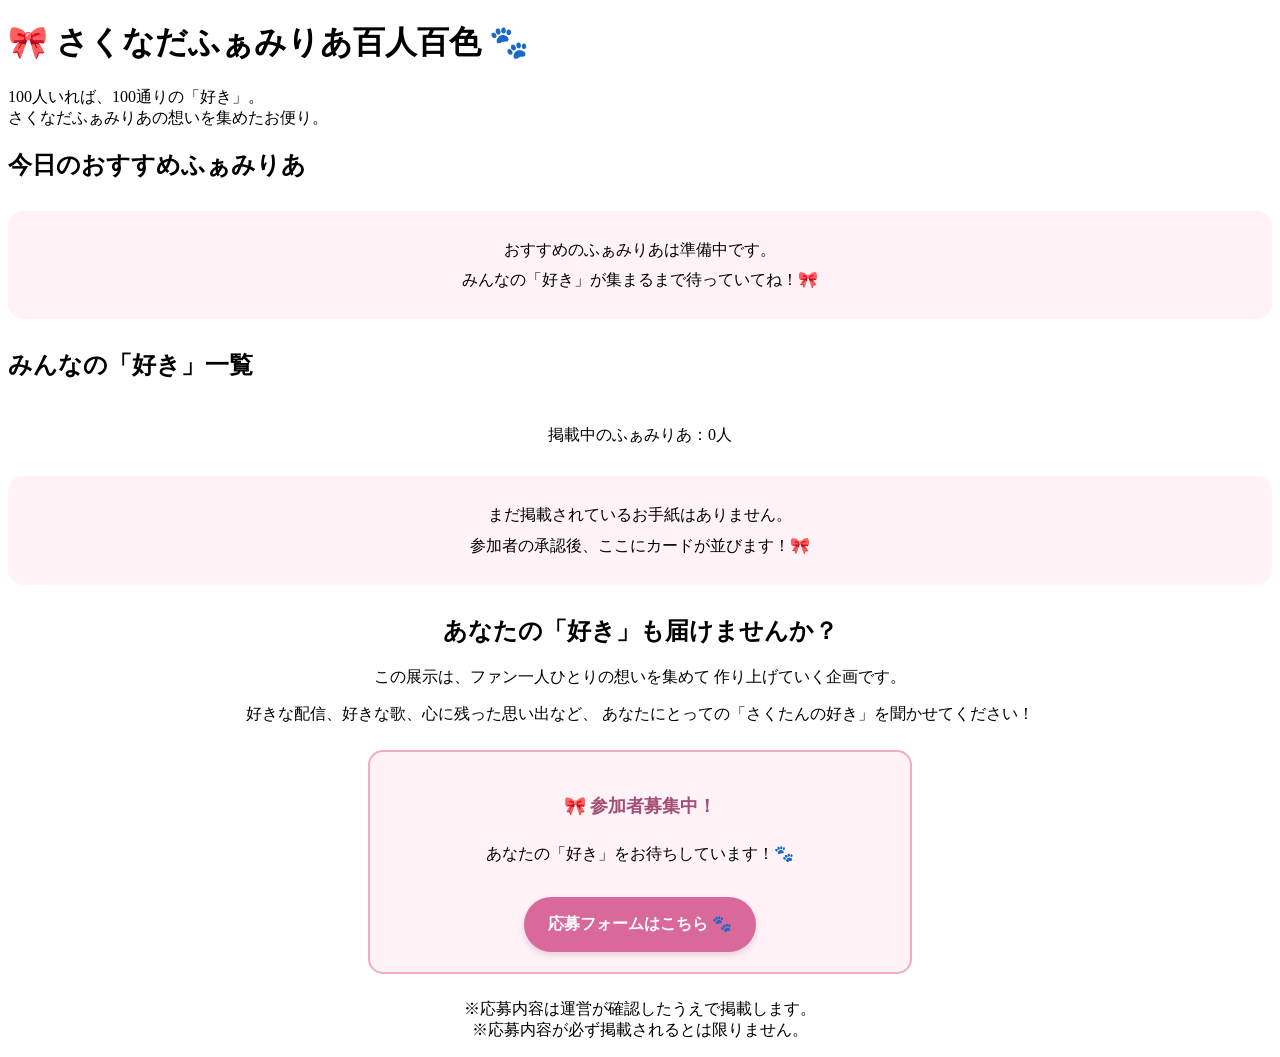
==== commit f467a092: "Revert "add project data" This reverts commit 74f0d5d73e4e915a87dd40821316791208d9f32d." ====
--- a/index.html
+++ b/index.html
@@ -1,668 +1,29 @@
+
 <!DOCTYPE html>
 <html lang="ja">
-
 <head>
     <meta charset="UTF-8">
     <meta name="viewport" content="width=device-width, initial-scale=1.0">
 
     <title>さくなだふぁみりあ百人百色</title>
 
-    <!-- Google Fonts：かわいい丸文字・手書き文字 -->
-    <link rel="preconnect" href="https://fonts.googleapis.com">
-    <link rel="preconnect" href="https://fonts.gstatic.com" crossorigin>
-
-    <link href="https://fonts.googleapis.com/css2?family=Yomogi&family=Zen+Maru+Gothic:wght@400;500;700&display=swap"
-        rel="stylesheet">
-
     <!-- CSS -->
     <link rel="stylesheet" href="index/SakunaFan100.css">
-    <style id="otayori-opening-style">
-        /* お便りオープニング */
-        #otayori-opening {
-            position: fixed;
-            inset: 0;
-            z-index: 2147483000;
-            overflow: hidden;
-            isolation: isolate;
-            background: radial-gradient(ellipse at 50% 40%, #fffefa 0%, #fff7fa 43%, #f7e8f2 75%, #e7f5fb 100%);
-            font-family: "Zen Maru Gothic", "Yu Gothic", sans-serif;
-            color: #9e728d;
-            transition: opacity 1.15s ease, visibility 1.15s ease
-        }
-
-        #otayori-opening * {
-            box-sizing: border-box
-        }
-
-        #otayori-opening.ot-leave {
-            opacity: 0;
-            visibility: hidden;
-            pointer-events: none
-        }
-
-        #otayori-opening .ot-grid {
-            position: absolute;
-            inset: 0;
-            opacity: .4;
-            background-image: linear-gradient(#e7cadb60 1px, transparent 1px), linear-gradient(90deg, #e7cadb60 1px, transparent 1px);
-            background-size: 38px 38px;
-            mask-image: radial-gradient(ellipse at center, #0008, transparent 80%)
-        }
-
-        #otayori-opening .ot-halo {
-            position: absolute;
-            left: 50%;
-            top: 52%;
-            width: min(105vmin, 850px);
-            aspect-ratio: 1;
-            border-radius: 50%;
-            background: radial-gradient(circle, #fff 0%, #fff5f8 25%, #f6cbe665 52%, transparent 70%);
-            transform: translate(-50%, -50%);
-            animation: ot-breathe 6s ease-in-out infinite alternate
-        }
-
-        @keyframes ot-breathe {
-            to {
-                transform: translate(-50%, -50%) scale(1.17);
-                opacity: .6
-            }
-        }
-
-        #otayori-opening .ot-orbit {
-            position: absolute;
-            left: 50%;
-            top: 50%;
-            width: min(78vmin, 650px);
-            aspect-ratio: 1;
-            border: 1px solid #efc7d982;
-            border-radius: 50%;
-            transform: translate(-50%, -50%) rotate(-18deg);
-            box-shadow: 0 0 0 28px #fff7, 0 0 0 29px #efd4e33d;
-            animation: ot-orbit 28s linear infinite
-        }
-
-        #otayori-opening .ot-orbit::before,
-        #otayori-opening .ot-orbit::after {
-            content: '✧';
-            position: absolute;
-            top: 8%;
-            left: 12%;
-            color: #edafcc;
-            font-size: 32px;
-            text-shadow: 0 0 15px #fff
-        }
-
-        #otayori-opening .ot-orbit::after {
-            top: 79%;
-            left: 83%;
-            font-size: 20px
-        }
-
-        @keyframes ot-orbit {
-            to {
-                transform: translate(-50%, -50%) rotate(342deg)
-            }
-        }
-
-        #otayori-opening .ot-top {
-            position: absolute;
-            top: 7%;
-            left: 5%;
-            right: 5%;
-            text-align: center;
-            z-index: 8;
-            opacity: 0;
-            animation: ot-rise 1.4s .35s forwards
-        }
-
-        #otayori-opening .ot-eyebrow {
-            font-size: clamp(9px, 1vw, 12px);
-            letter-spacing: .42em;
-            color: #c399af
-        }
-
-        #otayori-opening .ot-title {
-            font-family: "Yomogi", "Zen Maru Gothic", sans-serif;
-            font-size: clamp(24px, 4vw, 48px);
-            font-weight: 500;
-            letter-spacing: .15em;
-            margin: 10px 0;
-            text-shadow: 0 2px 20px #fff
-        }
-
-        #otayori-opening .ot-subtitle {
-            font-size: clamp(11px, 1.4vw, 15px);
-            letter-spacing: .17em
-        }
-
-        @keyframes ot-rise {
-            from {
-                opacity: 0;
-                transform: translateY(18px);
-                filter: blur(8px)
-            }
-
-            to {
-                opacity: 1;
-                transform: none;
-                filter: blur(0)
-            }
-        }
-
-        #otayori-opening .ot-mail {
-            position: absolute;
-            left: 50%;
-            top: 65%;
-            width: min(70vw, 390px);
-            aspect-ratio: 1.55;
-            transform: translate(-50%, -50%);
-            z-index: 6;
-            filter: drop-shadow(0 25px 32px #b786aa5b);
-            animation: ot-mail-arrive 2.2s cubic-bezier(.17, .75, .2, 1) .7s both
-        }
-
-        @keyframes ot-mail-arrive {
-            0% {
-                opacity: 0;
-                transform: translate(90vw, -120%) rotate(22deg) scale(.45)
-            }
-
-            65% {
-                opacity: 1
-            }
-
-            100% {
-                opacity: 1;
-                transform: translate(-50%, -50%) rotate(-3deg) scale(1)
-            }
-        }
-
-        #otayori-opening .ot-envelope {
-            position: absolute;
-            inset: 0;
-            border-radius: 8px;
-            background: #f5d9e7;
-            border: 2px solid #eabbd4;
-            box-shadow: inset 0 0 35px #fff9;
-            perspective: 1100px
-        }
-
-        #otayori-opening .ot-letter {
-            position: absolute;
-            left: 9%;
-            right: 9%;
-            top: 7%;
-            height: 85%;
-            z-index: 2;
-            background: repeating-linear-gradient(to bottom, #fffdfb 0, #fffdfb 27px, #e8d9e3 28px, #fffdfb 29px);
-            border: 8px solid #fff;
-            outline: 1px solid #e8cbdc;
-            border-radius: 3px;
-            box-shadow: 0 8px 20px #cba6b640;
-            text-align: center;
-            padding: 17px 10px;
-            animation: ot-letter-rise 2.2s cubic-bezier(.22, .7, .2, 1) 3.7s both
-        }
-
-        #otayori-opening .ot-letter .ot-words {
-            font-size: clamp(12px, 2vw, 21px);
-            letter-spacing: -.035em;
-            white-space: nowrap
-        }
-
-        #otayori-opening .ot-letter .ot-mini {
-            font-size: 11px;
-            letter-spacing: .23em;
-            color: #d29bb6
-        }
-
-        #otayori-opening .ot-letter .ot-words {
-            font-family: "Yomogi", sans-serif;
-            font-size: clamp(15px, 2.3vw, 24px);
-            line-height: 1.7;
-            margin-top: 16px;
-            color: #a66b92
-        }
-
-        @keyframes ot-letter-rise {
-            0% {
-                transform: translateY(0);
-                opacity: 1
-            }
-
-            55% {
-                transform: translateY(-75%)
-            }
-
-            100% {
-                transform: translateY(-86%);
-                opacity: 1
-            }
-        }
-
-        #otayori-opening .ot-pocket {
-            position: absolute;
-            inset: 0;
-            z-index: 3;
-            clip-path: polygon(0 0, 50% 59%, 100% 0, 100% 100%, 0 100%);
-            background: linear-gradient(150deg, #ffeef6 0%, #f8d5e8 53%, #edc4db 100%);
-            border-radius: 7px
-        }
-
-        #otayori-opening .ot-pocket::after {
-            content: '';
-            position: absolute;
-            inset: 0;
-            clip-path: polygon(0 100%, 50% 42%, 100% 100%);
-            background: linear-gradient(#fff2f8, #f1cade)
-        }
-
-        #otayori-opening .ot-flap {
-            position: absolute;
-            left: -1px;
-            top: -1px;
-            width: calc(100% + 2px);
-            height: 61%;
-            z-index: 5;
-            clip-path: polygon(0 0, 100% 0, 50% 100%);
-            background: linear-gradient(160deg, #ffeaf4, #f1c9df);
-            transform-origin: 50% 0;
-            animation: ot-flap-open 1.7s cubic-bezier(.2, .75, .2, 1) 2.7s forwards;
-            backface-visibility: hidden
-        }
-
-        @keyframes ot-flap-open {
-
-            0%,
-            42% {
-                z-index: 5
-            }
-
-            43%,
-            100% {
-                z-index: 1
-            }
-
-            100% {
-                transform: rotateX(178deg)
-            }
-        }
-
-        #otayori-opening .ot-seal {
-            position: absolute;
-            z-index: 7;
-            left: 50%;
-            top: 52%;
-            width: 69px;
-            height: 69px;
-            display: grid;
-            place-items: center;
-            transform: translate(-50%, -50%);
-            border-radius: 50%;
-            background: radial-gradient(circle at 32% 24%, #fbe0eb, #d78aad 70%, #bb6e99);
-            border: 4px double #ffe6f1;
-            color: #fff;
-            font-size: 30px;
-            text-shadow: 0 2px 8px #ab6d91;
-            box-shadow: 0 5px 15px #b987a5a0;
-            animation: ot-seal-pop 1.1s 2.7s forwards
-        }
-
-        @keyframes ot-seal-pop {
-            25% {
-                transform: translate(-50%, -50%) scale(1.25)
-            }
-
-            100% {
-                opacity: 0;
-                transform: translate(-50%, -50%) scale(.2) rotate(25deg)
-            }
-        }
-
-        #otayori-opening .ot-stamp {
-            position: absolute;
-            z-index: 8;
-            right: 9%;
-            top: 7%;
-            border: 2px dashed #c88eac;
-            padding: 7px;
-            transform: rotate(12deg);
-            font-size: 10px;
-            letter-spacing: .13em;
-            color: #b77b9b;
-            opacity: 0;
-            animation: ot-stamp-in .65s 5.6s forwards
-        }
-
-        @keyframes ot-stamp-in {
-            to {
-                opacity: .8
-            }
-        }
-
-        #otayori-opening .ot-floatmail {
-            position: absolute;
-            left: var(--x);
-            top: var(--y);
-            z-index: 2;
-            font-size: var(--sz);
-            opacity: 0;
-            filter: drop-shadow(0 8px 8px #c89eb557);
-            animation: ot-float var(--dur) ease-in-out var(--delay) infinite alternate
-        }
-
-        @keyframes ot-float {
-            0% {
-                opacity: 0;
-                transform: translate3d(-12px, 18px, 0) rotate(-22deg) scale(.7)
-            }
-
-            30% {
-                opacity: .8
-            }
-
-            100% {
-                opacity: .9;
-                transform: translate3d(22px, -27px, 0) rotate(17deg) scale(1.1)
-            }
-        }
-
-        #otayori-opening .ot-particle {
-            position: absolute;
-            left: var(--x);
-            top: var(--y);
-            z-index: 7;
-            width: var(--sz);
-            height: var(--sz);
-            border-radius: 50%;
-            background: #fff;
-            box-shadow: 0 0 10px 3px #f7a8d8, 0 0 25px 7px #bcecf7;
-            opacity: 0;
-            animation: ot-spark var(--dur) ease-in-out var(--delay) infinite alternate
-        }
-
-        @keyframes ot-spark {
-            0% {
-                opacity: 0;
-                transform: translateY(15px) scale(.5)
-            }
-
-            50% {
-                opacity: 1
-            }
-
-            100% {
-                opacity: .2;
-                transform: translateY(-25px) scale(1.25)
-            }
-        }
-
-        #otayori-opening .ot-burst {
-            position: absolute;
-            inset: 0;
-            z-index: 7;
-            pointer-events: none
-        }
-
-        #otayori-opening .ot-heart {
-            position: absolute;
-            left: 50%;
-            top: 51%;
-            font-size: var(--sz);
-            color: var(--color);
-            text-shadow: 0 0 10px #fff, 0 0 20px #f4b8d8;
-            opacity: 0;
-            animation: ot-heartfly 2.7s cubic-bezier(.15, .65, .2, 1) var(--delay) both
-        }
-
-        @keyframes ot-heartfly {
-            0% {
-                opacity: 0;
-                transform: translate(-50%, -50%) scale(.2)
-            }
-
-            15% {
-                opacity: 1;
-                transform: translate(-50%, -50%) scale(1.3)
-            }
-
-            65% {
-                opacity: .95
-            }
-
-            100% {
-                opacity: 0;
-                transform: translate(calc(-50% + var(--dx)), calc(-50% + var(--dy))) rotate(var(--rot)) scale(.75)
-            }
-        }
-
-        #otayori-opening .ot-ripple {
-            position: absolute;
-            left: 50%;
-            top: 51%;
-            width: 110px;
-            height: 110px;
-            border: 3px solid #fff;
-            border-radius: 50%;
-            box-shadow: 0 0 18px #f4aed7;
-            opacity: 0;
-            transform: translate(-50%, -50%) scale(.2);
-            animation: ot-ripple 2s 3.15s both
-        }
-
-        #otayori-opening .ot-ripple.two {
-            animation-delay: 3.42s
-        }
-
-        @keyframes ot-ripple {
-            15% {
-                opacity: .9
-            }
-
-            100% {
-                opacity: 0;
-                transform: translate(-50%, -50%) scale(7)
-            }
-        }
-
-        #otayori-opening .ot-ending {
-            position: absolute;
-            z-index: 9;
-            bottom: 8%;
-            left: 5%;
-            right: 5%;
-            text-align: center;
-            opacity: 0;
-            animation: ot-rise 1.4s 6.2s forwards
-        }
-
-        #otayori-opening .ot-ending p {
-            font-family: "Yomogi", sans-serif;
-            font-size: clamp(14px, 2.1vw, 22px);
-            margin: 0 0 17px;
-            letter-spacing: .12em
-        }
-
-        #otayori-opening .ot-enter {
-            border: 1px solid #e8b7d0;
-            background: linear-gradient(120deg, #fff, #f8d9eb 55%, #e2f5fc);
-            color: #9b6b8d;
-            padding: 13px 30px;
-            border-radius: 999px;
-            box-shadow: 0 8px 30px #d8abc68a;
-            letter-spacing: .18em;
-            font: 600 13px "Zen Maru Gothic", sans-serif;
-            cursor: pointer;
-            transition: transform .25s, box-shadow .25s
-        }
-
-        #otayori-opening .ot-enter:hover {
-            transform: translateY(-3px);
-            box-shadow: 0 12px 35px #d8abc6aa
-        }
-
-        #otayori-opening .ot-skip {
-            position: absolute;
-            right: 18px;
-            top: 16px;
-            z-index: 11;
-            border: 1px solid #e5c2d6;
-            background: #ffffffc9;
-            color: #a47d97;
-            border-radius: 99px;
-            padding: 8px 14px;
-            cursor: pointer;
-            font-size: 11px
-        }
-
-        @media(max-width:600px) {
-            #otayori-opening .ot-top {
-                top: 9%
-            }
-
-            #otayori-opening .ot-mail {
-                top: 65%;
-                width: min(78vw, 340px)
-            }
-
-            #otayori-opening .ot-ending {
-                bottom: 8%
-            }
-
-            #otayori-opening .ot-orbit {
-                width: 96vmin
-            }
-
-            #otayori-opening .ot-letter .ot-words {
-                margin-top: 9px
-            }
-
-            #otayori-opening .ot-seal {
-                width: 54px;
-                height: 54px;
-                font-size: 23px
-            }
-        }
-
-        @media(max-height:560px) {
-            #otayori-opening .ot-top {
-                top: 3%
-            }
-
-            #otayori-opening .ot-title {
-                font-size: clamp(20px, 4vh, 30px);
-                margin: 2px
-            }
-
-            #otayori-opening .ot-mail {
-                width: min(45vw, 260px);
-                top: 68%
-            }
-
-            #otayori-opening .ot-ending {
-                bottom: 2%
-            }
-
-            #otayori-opening .ot-ending p {
-                display: none
-            }
-        }
-
-        @media(prefers-reduced-motion:reduce) {
-
-            #otayori-opening .ot-floatmail,
-            #otayori-opening .ot-particle,
-            #otayori-opening .ot-heart,
-            #otayori-opening .ot-ripple {
-                display: none
-            }
-
-            #otayori-opening .ot-mail,
-            #otayori-opening .ot-top,
-            #otayori-opening .ot-ending,
-            #otayori-opening .ot-letter,
-            #otayori-opening .ot-flap,
-            #otayori-opening .ot-seal {
-                animation-duration: .01ms !important;
-                animation-delay: .01ms !important
-            }
-
-            #otayori-opening .ot-orbit,
-            #otayori-opening .ot-halo {
-                animation: none
-            }
-        }
-    </style>
 </head>
 
 <body>
-    <div id="otayori-opening" role="dialog" aria-label="百人百色 お便りオープニング" aria-modal="true">
-        <div class="ot-grid"></div>
-        <div class="ot-halo"></div>
-        <div class="ot-orbit"></div>
-        <div class="ot-top">
-            <div class="ot-eyebrow">A LETTER FROM OUR HEARTS</div>
-            <h2 class="ot-title">メモリーレターのお便り</h2>
-            <div class="ot-subtitle">100人いれば、100通りの「好き」。</div>
-        </div>
-        <div class="ot-mail">
-            <div class="ot-envelope">
-                <div class="ot-letter">
-                    <div class="ot-mini">DEAR SAKUTAN ♡</div>
-                    <div class="ot-words">ひとりひとりの「好き」が<br>ひとつの物語になる。</div>
-                </div>
-                <div class="ot-pocket"></div>
-                <div class="ot-flap"></div>
-                <div class="ot-seal">♥</div>
-                <div class="ot-stamp">100 COLORS<br>POST OFFICE</div>
-            </div>
-        </div>
-        <div class="ot-burst" id="otayori-burst">
-            <div class="ot-ripple"></div>
-            <div class="ot-ripple two"></div>
-        </div>
-        <div class="ot-ending">
-            <p>さくなだふぁみりあから、想いを込めて。</p><button class="ot-enter" id="otayori-enter" type="button">お便りをひらく✉</button>
-        </div>
-        <button class="ot-skip" id="otayori-skip" type="button">SKIP ›</button>
-    </div>
-
-
 
     <!-- ヘッダー -->
     <header class="fan-header">
 
-        <div class="fan-header-decoration">
-            ✧　♡　🎀　♡　✧
-        </div>
+        <h1>🎀 さくなだふぁみりあ百人百色 🐾</h1>
 
-        <div class="fan-header-inner">
-
-            <p class="fan-header-en">
-                SAKUFAMI COLORFUL MEMORY
-            </p>
-
-            <h1>
-                🎀 さくふぁみカラフルレター 🐾
-            </h1>
-
-            <div class="fan-header-ribbon">
-                <span>100人いれば、100通りの「好き」。</span>
-            </div>
-
-            <p class="fan-header-message">
-                さくなだふぁみりあの想いを集めた、<br>
-                ひとりひとりの大切なレター💌
-            </p>
-
-            <div class="fan-header-bottom">
-                ✧　みんなの「好き」を、ひとつの宝物に。　✧
-            </div>
-
-        </div>
+        <p>
+            100人いれば、100通りの「好き」。<br>
+            さくなだふぁみりあの想いを集めたお便り。
+        </p>
 
     </header>
-
 
 
     <main class="fan-main">
@@ -682,30 +43,29 @@
 
             <h2>みんなの「好き」一覧</h2>
 
-            <!-- 名前検索 -->
-            <div class="fan-search">
-
-                <label for="fan-name-search">
-                    🔎 さくなだふぁみりあを名前で検索
-                </label>
-
-                <input type="search" id="fan-name-search" placeholder="ニックネームを入力..." autocomplete="off">
-
-            </div>
-
             <!-- カテゴリー -->
-            <div id="category-buttons" class="category-buttons"></div>
+            <div
+                id="category-buttons"
+                class="category-buttons"
+            ></div>
 
             <!-- 表示人数 -->
-            <p id="result-count" class="result-count" aria-live="polite"></p>
+            <p
+                id="result-count"
+                class="result-count"
+                aria-live="polite"
+            ></p>
 
             <!-- カード一覧 -->
-            <div id="fan-list" class="fan-grid"></div>
+            <div
+                id="fan-list"
+                class="fan-grid"
+            ></div>
 
         </section>
 
 
-
+        
         <!-- 参加案内 -->
         <section class="fan-section participation-section">
 
@@ -732,8 +92,12 @@
                     あなたの「好き」をお待ちしています！🐾
                 </p>
 
-                <a href="https://docs.google.com/forms/d/e/1FAIpQLScMyfhLOlUN0pGWbVZEtc-wgJ1fkcBdtBwnQfGAd-pVtYeVng/viewform?usp=header"
-                    class="application-button" target="_blank" rel="noopener noreferrer">
+                <a
+                    href="https://docs.google.com/forms/d/e/1FAIpQLScMyfhLOlUN0pGWbVZEtc-wgJ1fkcBdtBwnQfGAd-pVtYeVng/viewform?usp=header"
+                    class="application-button"
+                    target="_blank"
+                    rel="noopener noreferrer"
+                >
                     応募フォームはこちら 🐾
                 </a>
 
@@ -747,100 +111,10 @@
         </section>
 
 
-        <!-- 注意事項カード -->
-        <section class="fan-section notice-section">
+    </main>
 
-            <div class="notice-card">
-
-                <div class="notice-heading">
-                    <span class="notice-icon">🎀</span>
-                    <div>
-                        <p class="notice-en">PLEASE READ</p>
-                        <h2>ご参加にあたってのお願い</h2>
-                    </div>
-                </div>
-
-                <div class="notice-message">
-                    みんなで楽しく、あたたかい場所にするために
-                    以下の内容をご確認ください。
-                </div>
-
-                <ul class="notice-list">
-
-                    <li>
-                        <span class="notice-number">01</span>
-                        <div>
-                            <strong>ファンによる非公式のサイトです。</strong>
-                            <p>結城さくなさんとは一切関係ありません。</p>
-                        </div>
-                    </li>
-
-                    <li>
-                        <span class="notice-number">02</span>
-                        <div>
-                            <strong>掲載前に運営が確認します</strong>
-                            <p>応募内容は運営が確認したうえで掲載します。
-                                <br>応募内容が必ず掲載されるとは限りません。
-                            </p>
-                        </div>
-                    </li>
-
-                </ul>
-
-                <div class="notice-footer">
-                    ♡ ひとりひとりの「好き」を、大切な思い出に ♡
-                </div>
-
-            </div>
-
-        </section>
-
-
-    </main>
     <!-- JavaScript -->
     <script src="index/SakunaFan100.js"></script>
 
-    <script id="otayori-opening-script">
-        (function () {
-            'use strict';
-            const root = document.getElementById('otayori-opening');
-            if (!root) return;
-            const burst = document.getElementById('otayori-burst');
-            const colors = ['#f2a4c9', '#f8c7dc', '#a8dfea', '#d8b8ec', '#e9a2b7'];
-            const fragment = document.createDocumentFragment();
-            // 画面内の便箋・封筒・光。外部画像を読み込まない演出です。
-            for (let i = 0; i < 22; i++) {
-                const el = document.createElement('span');
-                el.className = 'ot-floatmail'; el.textContent = i % 3 === 0 ? '✉' : i % 3 === 1 ? '♡' : '✧';
-                el.style.cssText = `--x:${(i * 47.31 + 8) % 95}%;--y:${(i * 29.73 + 13) % 87}%;--sz:${13 + i % 5 * 6}px;--dur:${4 + i % 5 * .9}s;--delay:${-i * .41}s;color:${colors[i % 5]}`;
-                fragment.appendChild(el);
-            }
-            for (let i = 0; i < 48; i++) {
-                const el = document.createElement('i'); el.className = 'ot-particle';
-                el.style.cssText = `--x:${(i * 61.23 + 4) % 98}%;--y:${(i * 37.17 + 5) % 95}%;--sz:${2 + i % 4 * 2}px;--dur:${2.3 + i % 6 * .4}s;--delay:${-i * .29}s`;
-                fragment.appendChild(el);
-            }
-            root.appendChild(fragment);
-            const hearts = document.createDocumentFragment();
-            for (let i = 0; i < 44; i++) {
-                const a = i * 2.39996, r = 120 + (i % 8) * 44;
-                const el = document.createElement('span'); el.className = 'ot-heart'; el.textContent = i % 4 === 0 ? '✦' : i % 3 === 0 ? '♡' : '♥';
-                el.style.cssText = `--sz:${12 + i % 5 * 7}px;--color:${colors[i % 5]};--dx:${Math.cos(a) * r}px;--dy:${Math.sin(a) * r * .65}px;--rot:${i * 31}deg;--delay:${3.08 + (i % 7) * .065}s`;
-                hearts.appendChild(el);
-            }
-            burst.appendChild(hearts);
-            let closing = false;
-            function close() { if (closing) return; closing = true; root.classList.add('ot-leave'); setTimeout(() => root.remove(), 1250) }
-            document.getElementById('otayori-enter').addEventListener('click', close);
-            document.getElementById('otayori-skip').addEventListener('click', close);
-            document.addEventListener('keydown', function onKey(e) { if (e.key === 'Escape' && root.isConnected) { close(); document.removeEventListener('keydown', onKey) } });
-        })();
-    </script>
-
-    <!-- ページ上部へ戻るボタン -->
-    <button type="button" id="back-to-top" class="back-to-top" aria-label="ページ上部へ戻る">
-        🐾
-    </button>
 </body>
-
-</html>+</html>
--- a/index/SakunaFan100.css
+++ b/index/SakunaFan100.css
@@ -1,3 +1,4 @@
+
 /* 参加案内 */
 
 .participation-section {
@@ -54,10 +55,12 @@
     min-width: 0;
     padding: 22px;
     background-color: #fffdf8;
-    background-image: repeating-linear-gradient(to bottom,
-            transparent 0,
-            transparent 31px,
-            #f3dfe5 32px);
+    background-image: repeating-linear-gradient(
+        to bottom,
+        transparent 0,
+        transparent 31px,
+        #f3dfe5 32px
+    );
     border: 1px solid #e9b6c9;
     border-radius: 5px 18px 5px 18px;
     box-shadow: 3px 5px 12px rgba(120, 60, 85, 0.12);
@@ -146,11 +149,6 @@
     background-color: #fff;
     color: #a34e76;
     cursor: pointer;
-
-    /* 文字の配置調整 */
-    text-align: center;
-    white-space: normal;
-    line-height: 1.5;
 }
 
 .filter-button.active {
@@ -205,1306 +203,5 @@
     .filter-button {
         padding: 8px 12px;
         font-size: 13px;
-
-        text-align: center;
-        white-space: normal;
-        line-height: 1.5;
-    }
-}
-
-
-/* 投稿画像の表示 */
-
-.letter-image {
-    width: 100%;
-    margin: 12px auto 18px;
-    text-align: center;
-}
-
-.letter-image img {
-    display: block;
-    width: 100%;
-    max-height: 350px;
-    object-fit: contain;
-    margin: 0 auto;
-    border-radius: 12px;
-    background-color: #fff3f8;
-}
-
-
-/* =====================================
-   さくなだふぁみりあのお手紙カード
-   新デザイン
-   ===================================== */
-
-/* カード全体 */
-.fan-letter {
-    position: relative;
-    display: flex;
-    flex-direction: column;
-    width: 100%;
-    min-width: 0;
-    padding: 12px;
-    overflow: hidden;
-
-    background: linear-gradient(145deg,
-            #fffafd,
-            #fff0f7);
-
-    border: 2px solid #f6b6d4;
-    border-radius: 20px;
-
-    box-shadow: 0 4px 10px rgba(190, 100, 145, 0.15);
-}
-
-/* 画像エリア */
-.letter-photo {
-    position: relative;
-    width: 100%;
-    height: 260px;
-    overflow: hidden;
-
-    background: #fff3f8;
-    border: 3px solid #f4a9cf;
-    border-radius: 16px;
-}
-
-/* 投稿画像 */
-.letter-photo-img {
-    display: block;
-    width: 100%;
-    height: 100%;
-
-    object-fit: contain;
-
-    background: #fff3f8;
-}
-
-/* 画像がない場合 */
-.letter-no-image {
-    display: flex;
-    flex-direction: column;
-    justify-content: center;
-    align-items: center;
-
-    width: 100%;
-    height: 100%;
-
-    color: #c66b99;
-    background: #fff3f8;
-}
-
-.letter-no-image span {
-    font-size: 36px;
-}
-
-.letter-no-image p {
-    margin: 8px 0 0;
-    font-size: 14px;
-}
-
-/* 名前の表示 */
-.letter-name {
-    position: absolute;
-    right: 10px;
-    bottom: 10px;
-
-    display: flex;
-    align-items: center;
-    gap: 8px;
-
-    margin: 0;
-    padding: 9px 18px;
-
-    color: #d65d99;
-    font-size: 16px;
-    font-weight: bold;
-
-    background: rgba(255, 255, 255, 0.95);
-    border: 2px solid #f3a5cb;
-    border-radius: 30px;
-
-    box-shadow: 0 3px 7px rgba(160, 80, 120, 0.18);
-}
-
-.letter-name-icon {
-    font-size: 20px;
-}
-
-/* 手紙タイトル */
-.letter-heading {
-    display: flex;
-    align-items: center;
-    justify-content: space-between;
-    gap: 8px;
-
-    width: 100%;
-    margin: 16px 0 12px;
-    padding: 8px 4px;
-
-    color: #d65d99;
-    border-bottom: 2px dashed #f3a5cb;
-}
-
-.letter-heading h3 {
-    flex: 1;
-    margin: 0;
-
-    font-size: 20px;
-    font-weight: bold;
-    text-align: center;
-}
-
-.letter-envelope,
-.letter-paw {
-    flex-shrink: 0;
-    font-size: 25px;
-}
-
-/* カード下部 */
-.letter-end {
-    display: flex;
-    align-items: center;
-    justify-content: center;
-    flex-wrap: wrap;
-    gap: 8px;
-
-    margin: auto 0 0;
-    padding: 14px 4px 6px;
-
-    color: #d65d99;
-    font-size: 15px;
-    font-weight: bold;
-    text-align: center;
-
-    border-top: 1px solid #f8d1e3;
-}
-
-.letter-ribbon {
-    font-size: 19px;
-}
-
-/* スマートフォン */
-@media (max-width: 600px) {
-
-    .fan-letter {
-        padding: 9px;
-        border-radius: 16px;
-    }
-
-    .letter-photo {
-        height: 190px;
-    }
-
-    .letter-name {
-        right: 7px;
-        bottom: 7px;
-        padding: 7px 13px;
-        font-size: 14px;
-    }
-
-    .letter-name-icon {
-        font-size: 17px;
-    }
-
-    .letter-heading {
-        margin: 12px 0 8px;
-    }
-
-    .letter-heading h3 {
-        font-size: 17px;
-    }
-
-    .letter-envelope,
-    .letter-paw {
-        font-size: 21px;
-    }
-
-    .letter-end {
-        font-size: 13px;
-        gap: 5px;
-    }
-}
-
-
-/* =====================================
-   一覧カード：クリックでお手紙を開く
-   ===================================== */
-
-/* detailsの基本設定 */
-.fan-letter-expand {
-    display: block;
-}
-
-/* クリックする部分 */
-.fan-letter-summary {
-    display: block;
-    cursor: pointer;
-    list-style: none;
-}
-
-/* 標準の三角マークを非表示 */
-.fan-letter-summary::-webkit-details-marker {
-    display: none;
-}
-
-.fan-letter-summary::marker {
-    content: "";
-}
-
-/* 開くための案内 */
-.letter-open-guide {
-    display: flex;
-    justify-content: center;
-    align-items: center;
-    gap: 8px;
-
-    margin-top: 10px;
-    padding: 9px;
-
-    color: #d65d99;
-    font-size: 14px;
-    font-weight: bold;
-
-    background: #fff0f7;
-    border: 1px dashed #f3a5cb;
-    border-radius: 12px;
-}
-
-/* 開閉アイコン */
-.letter-open-icon {
-    transition: transform 0.2s ease;
-}
-
-/* 開いたとき */
-.fan-letter-expand[open] .letter-open-icon {
-    transform: rotate(180deg);
-}
-
-.fan-letter-expand[open] .letter-open-text {
-    font-size: 0;
-}
-
-.fan-letter-expand[open] .letter-open-text::after {
-    content: "お手紙を閉じる";
-    font-size: 14px;
-}
-
-/* 展開した回答部分 */
-.letter-details {
-    margin-top: 12px;
-    padding: 15px;
-
-    background: #fffafd;
-    border: 1px dashed #f3a5cb;
-    border-radius: 12px;
-}
-
-/* 質問と回答 */
-.letter-details .letter-answer {
-    padding: 12px 5px;
-    border-bottom: 1px dashed #f5c5dc;
-}
-
-.letter-details .letter-answer:last-child {
-    border-bottom: none;
-}
-
-.letter-details .letter-answer h4 {
-    margin: 0 0 7px;
-    color: #d65d99;
-    font-size: 15px;
-}
-
-.letter-details .letter-answer p {
-    margin: 0;
-    color: #76536a;
-    font-size: 14px;
-    line-height: 1.8;
-    white-space: pre-wrap;
-    overflow-wrap: anywhere;
-}
-
-/* スマートフォン */
-@media (max-width: 600px) {
-    .letter-details {
-        padding: 12px;
-    }
-
-    .letter-details .letter-answer h4 {
-        font-size: 14px;
-    }
-
-    .letter-details .letter-answer p {
-        font-size: 13px;
-    }
-}
-
-
-/* =====================================
-   お手紙：全画面表示
-   ===================================== */
-
-/* 通常の一覧カード */
-.fan-letter-expand {
-    display: block;
-}
-
-/* クリック部分 */
-.fan-letter-summary {
-    display: block;
-    cursor: pointer;
-    list-style: none;
-}
-
-.fan-letter-summary::-webkit-details-marker {
-    display: none;
-}
-
-.fan-letter-summary::marker {
-    content: "";
-}
-
-/* 閉じる案内：通常は非表示 */
-.letter-close-guide {
-    display: none;
-}
-
-/* 開く案内 */
-.letter-open-guide {
-    display: flex;
-    justify-content: center;
-    align-items: center;
-    gap: 8px;
-    margin-top: 10px;
-    padding: 10px;
-
-    color: #d65d99;
-    font-weight: bold;
-    background: #fff0f7;
-    border: 1px dashed #f3a5cb;
-    border-radius: 12px;
-}
-
-/* =====================================
-   全画面で開いたとき
-   ===================================== */
-
-.fan-letter-expand[open] {
-    position: fixed;
-    inset: 0;
-    z-index: 99999;
-
-    width: 100%;
-    height: 100vh;
-    height: 100dvh;
-    max-height: 100dvh;
-
-    box-sizing: border-box;
-    margin: 0;
-    padding: 16px;
-
-    overflow-y: auto;
-    overscroll-behavior: contain;
-
-    background: #fff8fc;
-    border: none;
-    border-radius: 0;
-
-    box-shadow: none;
-}
-
-/* 閉じる案内 */
-.fan-letter-expand[open] .letter-close-guide {
-    display: block;
-    position: sticky;
-    top: 0;
-    z-index: 2;
-
-    width: fit-content;
-    margin: 0 0 12px auto;
-    padding: 10px 18px;
-
-    color: #fff;
-    font-size: 14px;
-    font-weight: bold;
-
-    background: #d9689b;
-    border-radius: 30px;
-    box-shadow: 0 2px 6px rgba(120, 60, 85, 0.2);
-}
-
-/* 展開時の画像 */
-.fan-letter-expand[open] .letter-photo {
-    height: min(48vh, 420px);
-    min-height: 220px;
-}
-
-/* 展開時の画像を大きく */
-.fan-letter-expand[open] .letter-photo-img {
-    object-fit: contain;
-}
-
-/* 展開時のタイトル */
-.fan-letter-expand[open] .letter-heading h3 {
-    font-size: 25px;
-}
-
-/* 展開時の回答欄 */
-.fan-letter-expand[open] .letter-details {
-    max-width: 900px;
-    margin: 20px auto;
-    padding: 25px;
-
-    background: #fff;
-    border: 2px dashed #f3a5cb;
-    border-radius: 18px;
-}
-
-/* 質問 */
-.fan-letter-expand[open] .letter-answer h4 {
-    font-size: 19px;
-}
-
-/* 回答 */
-.fan-letter-expand[open] .letter-answer p {
-    font-size: 17px;
-    line-height: 2;
-}
-
-/* 開く案内は全画面時に非表示 */
-.fan-letter-expand[open] .letter-open-guide {
-    display: none;
-}
-
-/* 全画面時の下部 */
-.fan-letter-expand[open] .letter-end {
-    margin-top: 20px;
-    padding: 20px 5px;
-}
-
-/* スマートフォン */
-@media (max-width: 600px) {
-
-    .fan-letter-expand[open] {
-        padding: 10px;
-    }
-
-    .fan-letter-expand[open] .letter-photo {
-        height: 38vh;
-        min-height: 180px;
-    }
-
-    .fan-letter-expand[open] .letter-heading h3 {
-        font-size: 19px;
-    }
-
-    .fan-letter-expand[open] .letter-details {
-        margin: 12px auto;
-        padding: 15px;
-    }
-
-    .fan-letter-expand[open] .letter-answer h4 {
-        font-size: 16px;
-    }
-
-    .fan-letter-expand[open] .letter-answer p {
-        font-size: 15px;
-        line-height: 1.9;
-    }
-
-    .fan-letter-expand[open] .letter-name {
-        font-size: 14px;
-    }
-}
-
-
-/* =================================
-   カテゴリー選択後の回答一覧
-================================= */
-
-.answer-list {
-    display: grid;
-    gap: 14px;
-    width: 100%;
-}
-
-.answer-list-item {
-    background: #fff;
-    border: 1px solid #f3b7ce;
-    border-radius: 14px;
-    padding: 16px;
-    box-sizing: border-box;
-}
-
-.answer-list-name {
-    font-weight: bold;
-    color: #d66b9b;
-    margin-bottom: 10px;
-    font-size: 1rem;
-}
-
-.answer-list-text {
-    display: block;
-    width: 100%;
-    box-sizing: border-box;
-
-    margin: 0;
-    padding: 0;
-
-    color: #444;
-    font-size: 1rem;
-    line-height: 1.8;
-
-    /* 左揃え */
-    text-align: left;
-
-    /* 入力された改行を保持する */
-    white-space: pre-wrap;
-
-    /* 長い文字列の折り返し */
-    overflow-wrap: anywhere;
-    word-break: normal;
-}
-
-
-/* =================================
-   回答一覧：名前ボタン
-================================= */
-
-.answer-list-name {
-    display: block;
-    width: 100%;
-    padding: 0;
-    border: none;
-    background: transparent;
-    color: #d66b9b;
-    font-size: 1rem;
-    font-weight: bold;
-    text-align: left;
-    cursor: pointer;
-}
-
-.answer-list-name:hover {
-    opacity: 0.75;
-    text-decoration: underline;
-}
-
-/* 閉じている手紙は隠す */
-.answer-list-letter .fan-letter-expand:not([open]) {
-    display: none;
-}
-
-/* =================================
-   フォント設定
-================================= */
-
-/* サイト全体：Zen Maru Gothic */
-body,
-button,
-input,
-textarea,
-select {
-    font-family: "Zen Maru Gothic", sans-serif;
-}
-
-/* お手紙部分：Yomogi */
-.fan-letter {
-    font-family: "Yomogi", cursive;
-}
-
-/* =================================
-   名前検索
-================================= */
-
-.fan-search {
-    width: 100%;
-    max-width: 600px;
-    margin: 20px auto;
-    padding: 0 12px;
-    box-sizing: border-box;
-}
-
-.fan-search label {
-    display: block;
-    margin-bottom: 8px;
-    color: #d66b9b;
-    font-weight: bold;
-    font-size: 0.95rem;
-}
-
-.fan-search input {
-    width: 100%;
-    padding: 13px 16px;
-    box-sizing: border-box;
-
-    border: 2px solid #f3a5c5;
-    border-radius: 25px;
-
-    background: #fff;
-    color: #555;
-
-    font-family: "Zen Maru Gothic", sans-serif;
-    font-size: 1rem;
-
-    outline: none;
-    transition: 0.2s;
-}
-
-/* 入力中のデザイン */
-.fan-search input:focus {
-    border-color: #61c0f7;
-    box-shadow: 0 0 0 3px rgba(97, 192, 247, 0.2);
-}
-
-/* プレースホルダー */
-.fan-search input::placeholder {
-    color: #c5aab7;
-}
-
-/* ==============================
-   ページ上部へ戻るボタン
-============================== */
-
-.back-to-top {
-    position: fixed;
-    right: 25px;
-    bottom: 25px;
-    z-index: 9999;
-
-    width: 55px;
-    height: 55px;
-
-    border: 3px solid #ffffff;
-    border-radius: 50%;
-
-    background: #E76FA5;
-    color: #ffffff;
-
-    font-size: 25px;
-
-    display: flex;
-    align-items: center;
-    justify-content: center;
-
-    cursor: pointer;
-
-    box-shadow: 0 3px 10px rgba(180, 90, 130, 0.3);
-
-    /* 最初は非表示 */
-    opacity: 0;
-    visibility: hidden;
-    pointer-events: none;
-
-    transform: translateY(15px);
-
-    transition:
-        opacity 0.3s ease,
-        transform 0.3s ease,
-        visibility 0.3s ease,
-        background 0.3s ease;
-}
-
-/* 表示状態 */
-.back-to-top.is-visible {
-    opacity: 1;
-    visibility: visible;
-    pointer-events: auto;
-    transform: translateY(0);
-}
-
-/* マウスを乗せたとき */
-.back-to-top:hover {
-    background: #D94F91;
-    transform: translateY(-4px);
-}
-
-/* スマホ */
-@media (max-width: 600px) {
-    .back-to-top {
-        width: 48px;
-        height: 48px;
-
-        right: 15px;
-        bottom: 15px;
-
-        font-size: 22px;
-    }
-}
-
-
-/* =====================================
-   SAKUFAMI COLORFUL MEMORY
-   ページデザインリニューアル
-===================================== */
-
-/* ページ全体 */
-/* =====================================
-   背景：ピンク × 水色グラデーション
-===================================== */
-
-body {
-    margin: 0;
-    background: linear-gradient(
-        135deg,
-        #fac1da 0%,
-        #f8dff0 35%,
-        #e3eaff 70%,
-        #ade6ff 100%
-    );
-    background-attachment: fixed;
-    color: #76536a;
-}
-
-/* =====================================
-   メインヘッダー
-===================================== */
-
-.fan-header {
-    position: relative;
-    overflow: hidden;
-    width: 100%;
-    box-sizing: border-box;
-    padding: 65px 20px 55px;
-    text-align: center;
-
-    /* ピンク × 水色のグラデーション */
-    background: linear-gradient(
-        120deg,
-        #f5aeca 0%,
-        #ffffff 45%,
-        #a8cfff 100%
-    );
-
-    border-bottom: 3px solid #f5c6dc;
-}
-
-/* 背景の装飾 */
-.fan-header::before,
-.fan-header::after {
-    position: absolute;
-    content: "✧";
-
-    color: #edb3d0;
-    font-size: 65px;
-    opacity: 0.55;
-}
-
-.fan-header::before {
-    top: 25px;
-    left: 7%;
-}
-
-.fan-header::after {
-    right: 8%;
-    bottom: 20px;
-    color: #b9ddeb;
-}
-
-/* ヘッダー内側 */
-.fan-header-inner {
-    position: relative;
-    z-index: 1;
-
-    max-width: 900px;
-    margin: 0 auto;
-}
-
-/* 英字タイトル */
-.fan-header-en {
-    margin: 0 0 12px;
-
-    color: #c58aa9;
-    font-size: 12px;
-    font-weight: bold;
-    letter-spacing: 0.3em;
-}
-
-/* メインタイトル */
-.fan-header h1 {
-    margin: 0;
-
-    color: #c65f92;
-    font-family: "Yomogi", cursive;
-    font-size: clamp(25px, 4vw, 43px);
-    font-weight: bold;
-    line-height: 1.6;
-
-    text-shadow: 2px 3px 0 #ffffff;
-}
-
-/* タイトル周辺の装飾 */
-.fan-header-decoration {
-    margin-bottom: 15px;
-
-    color: #df9abb;
-    font-size: 22px;
-    letter-spacing: 0.3em;
-}
-
-/* キャッチコピー */
-.fan-header-ribbon {
-    display: inline-block;
-
-    margin: 25px auto 15px;
-    padding: 12px 35px;
-
-    color: #ffffff;
-    font-size: clamp(16px, 2.5vw, 22px);
-    font-weight: bold;
-    letter-spacing: 0.08em;
-
-    background: linear-gradient(100deg, #e58db5, #d879a8);
-    border-radius: 40px;
-
-    box-shadow: 0 4px 10px #d68eae55;
-}
-
-/* 紹介文 */
-.fan-header-message {
-    display: inline-block;
-
-    margin: 10px auto;
-    padding: 17px 28px;
-
-    color: #92677e;
-    font-size: 15px;
-    line-height: 2;
-
-    background: #ffffffc9;
-    border: 1px solid #f2d0e0;
-    border-radius: 18px;
-
-    box-shadow: 0 4px 12px #c88ca522;
-}
-
-/* 最下部のメッセージ */
-.fan-header-bottom {
-    margin-top: 20px;
-
-    color: #bd83a3;
-    font-size: 13px;
-    letter-spacing: 0.08em;
-}
-
-/* =====================================
-   メインコンテンツ
-===================================== */
-
-.fan-main {
-    width: min(1100px, 94%);
-    margin: 35px auto 70px;
-}
-
-/* 各セクション */
-.fan-section {
-    position: relative;
-
-    margin: 35px 0;
-    padding: 30px;
-
-    background: rgba(255, 255, 255, 0.88);
-    border: 1px solid #f5d6e4;
-    border-radius: 24px;
-
-    box-shadow: 0 5px 18px rgba(190, 110, 150, 0.08);
-}
-
-/* セクション見出し */
-.fan-section > h2 {
-    position: relative;
-
-    margin: 0 0 25px;
-    padding: 0 0 15px;
-
-    color: #c65f92;
-    font-size: clamp(20px, 3vw, 25px);
-    text-align: center;
-
-    border-bottom: 2px dashed #f1c2d8;
-}
-
-/* 見出しの装飾 */
-.fan-section > h2::before {
-    content: "🎀 ";
-}
-
-.fan-section > h2::after {
-    content: " 🐾";
-}
-
-/* =====================================
-   おすすめカード
-===================================== */
-
-#today-pick {
-    padding: 10px;
-}
-
-#today-pick .fan-letter {
-    transition:
-        transform 0.25s ease,
-        box-shadow 0.25s ease;
-}
-
-#today-pick .fan-letter:hover {
-    transform: translateY(-5px);
-
-    box-shadow:
-        0 9px 22px rgba(190, 100, 145, 0.2);
-}
-
-/* =====================================
-   参加案内
-===================================== */
-
-.participation-section {
-    background:
-        linear-gradient(135deg, #fff2f8, #fffaf0);
-}
-
-.application-notice {
-    box-shadow: 0 5px 15px rgba(190, 100, 145, 0.1);
-}
-
-.application-button {
-    transition:
-        transform 0.2s ease,
-        box-shadow 0.2s ease,
-        background-color 0.2s ease;
-}
-
-.application-button:hover {
-    transform: translateY(-3px);
-    box-shadow: 0 6px 14px rgba(190, 80, 130, 0.25);
-}
-
-/* =====================================
-   スマートフォン
-===================================== */
-
-@media (max-width: 600px) {
-
-    .fan-header {
-        padding: 45px 15px 35px;
-    }
-
-    .fan-header::before,
-    .fan-header::after {
-        font-size: 38px;
-    }
-
-    .fan-header h1 {
-        font-size: 25px;
-    }
-
-    .fan-header-en {
-        font-size: 10px;
-        letter-spacing: 0.2em;
-    }
-
-    .fan-header-ribbon {
-        margin-top: 20px;
-        padding: 10px 18px;
-        font-size: 15px;
-    }
-
-    .fan-header-message {
-        padding: 13px 15px;
-        font-size: 13px;
-    }
-
-    .fan-header-bottom {
-        font-size: 11px;
-    }
-
-    .fan-main {
-        width: 94%;
-        margin-top: 22px;
-    }
-
-    .fan-section {
-        margin: 22px 0;
-        padding: 18px 12px;
-        border-radius: 18px;
-    }
-
-    .fan-section > h2 {
-        font-size: 19px;
-    }
-}
-
-
-
-/* =====================================
-   カラフルメモリー
-   やさしいパステルカラー調整
-===================================== */
-
-/* ページ背景 */
-body {
-    background: linear-gradient(
-        135deg,
-        #FCECF4 0%,
-        #F9EFF7 50%,
-        #E7F3FC 100%
-    );
-    color: #76536A;
-}
-
-/* ヘッダー */
-.fan-header {
-    background: linear-gradient(
-        115deg,
-        #F6C7DC 0%,
-        #F8E0ED 48%,
-        #D9E9FC 100%
-    );
-    border-bottom: 3px solid #EABBD3;
-}
-
-/* ヘッダータイトル */
-.fan-header h1 {
-    color: #B96791;
-    text-shadow: 0 1px 2px #FFFFFF80;
-}
-
-/* キャッチコピー */
-.fan-header-ribbon {
-    background: #E59ABC;
-    color: #FFFFFF;
-}
-
-/* ヘッダー説明文 */
-.fan-header-message {
-    color: #89627A;
-}
-
-/* セクション */
-.fan-section {
-    background: rgba(255, 252, 254, 0.96);
-    border: 1px solid #F0D0E0;
-    box-shadow: 0 4px 14px #C99AB520;
-}
-
-/* セクション見出し */
-.fan-section > h2 {
-    color: #C66F99;
-    border-bottom-color: #EBC4D8;
-}
-
-/* 手紙カード */
-.fan-letter {
-    background: #FFFAFC;
-    border-color: #EBA9C9;
-    box-shadow: 0 3px 10px #D9A9C020;
-}
-
-/* カード内の名前 */
-.letter-name {
-    color: #C66F99;
-}
-
-/* カテゴリーボタン */
-.filter-button {
-    background: #FFF9FC;
-    color: #A86D8A;
-    border-color: #EBC3D7;
-}
-
-/* 選択中のカテゴリー */
-.filter-button.active {
-    background: #DF91B5;
-    color: #FFFFFF;
-    border-color: #DF91B5;
-}
-
-/* 検索欄 */
-.fan-search input {
-    background: #FFFFFF;
-    border-color: #C5DDF0;
-    color: #76536A;
-}
-
-/* 応募案内 */
-.application-notice {
-    background: linear-gradient(
-        120deg,
-        #FFF0F6,
-        #EDF6FC
-    );
-    border-color: #EBC3D7;
-}
-
-/* 応募ボタン */
-.application-button {
-    background: #DF91B5;
-    color: #FFFFFF;
-    border-color: #DF91B5;
-}
-
-
-/* =====================================
-   注意書きカード
-===================================== */
-
-.notice-section {
-    background: transparent;
-    border: none;
-    box-shadow: none;
-    padding: 10px 0 35px;
-}
-
-.notice-card {
-    position: relative;
-    max-width: 850px;
-    margin: 0 auto;
-    padding: 30px;
-    box-sizing: border-box;
-    background: linear-gradient(
-        120deg,
-        #FFF8FC,
-        #F5FAFF
-    );
-    border: 2px solid #EDC4DC;
-    border-radius: 22px;
-    box-shadow: 0 5px 16px #C99AB520;
-}
-
-/* 見出し */
-.notice-heading {
-    display: flex;
-    align-items: center;
-    gap: 15px;
-    margin-bottom: 15px;
-}
-
-.notice-icon {
-    display: grid;
-    place-items: center;
-    width: 48px;
-    height: 48px;
-    flex-shrink: 0;
-    background: #FCE3EF;
-    border-radius: 50%;
-    font-size: 25px;
-}
-
-.notice-en {
-    margin: 0 0 4px;
-    color: #B77A9B;
-    font-size: 11px;
-    letter-spacing: 2px;
-}
-
-.notice-heading h2 {
-    margin: 0;
-    color: #C66F99;
-    font-size: 21px;
-}
-
-/* 説明文 */
-.notice-message {
-    margin-bottom: 20px;
-    color: #80677A;
-    font-size: 14px;
-    line-height: 1.8;
-}
-
-/* 注意事項リスト */
-.notice-list {
-    display: flex;
-    flex-direction: column;
-    gap: 12px;
-    padding: 0;
-    margin: 0;
-    list-style: none;
-}
-
-.notice-list li {
-    display: flex;
-    align-items: flex-start;
-    gap: 14px;
-    padding: 15px;
-    background: #FFFFFF;
-    border: 1px solid #F0D7E5;
-    border-radius: 14px;
-}
-
-.notice-number {
-    display: grid;
-    place-items: center;
-    width: 34px;
-    height: 34px;
-    flex-shrink: 0;
-    background: #F9E4EF;
-    color: #C66F99;
-    border-radius: 50%;
-    font-size: 12px;
-    font-weight: bold;
-}
-
-.notice-list strong {
-    display: block;
-    margin-bottom: 5px;
-    color: #A85F83;
-    font-size: 14px;
-}
-
-.notice-list p {
-    margin: 0;
-    color: #806F7B;
-    font-size: 13px;
-    line-height: 1.7;
-}
-
-/* 最後のメッセージ */
-.notice-footer {
-    margin-top: 22px;
-    text-align: center;
-    color: #C66F99;
-    font-size: 13px;
-    letter-spacing: 1px;
-}
-
-/* スマートフォン */
-@media (max-width: 600px) {
-
-    .notice-section {
-        padding: 5px 10px 25px;
-    }
-
-    .notice-card {
-        padding: 20px 15px;
-        border-radius: 18px;
-    }
-
-    .notice-heading {
-        gap: 10px;
-    }
-
-    .notice-heading h2 {
-        font-size: 17px;
-    }
-
-    .notice-message {
-        font-size: 13px;
-    }
-
-    .notice-list li {
-        gap: 10px;
-        padding: 12px 10px;
-    }
-
-    .notice-list strong {
-        font-size: 13px;
-    }
-
-    .notice-list p {
-        font-size: 12px;
-    }
-
-    .notice-footer {
-        font-size: 11px;
-    }
-}
+    }
+}
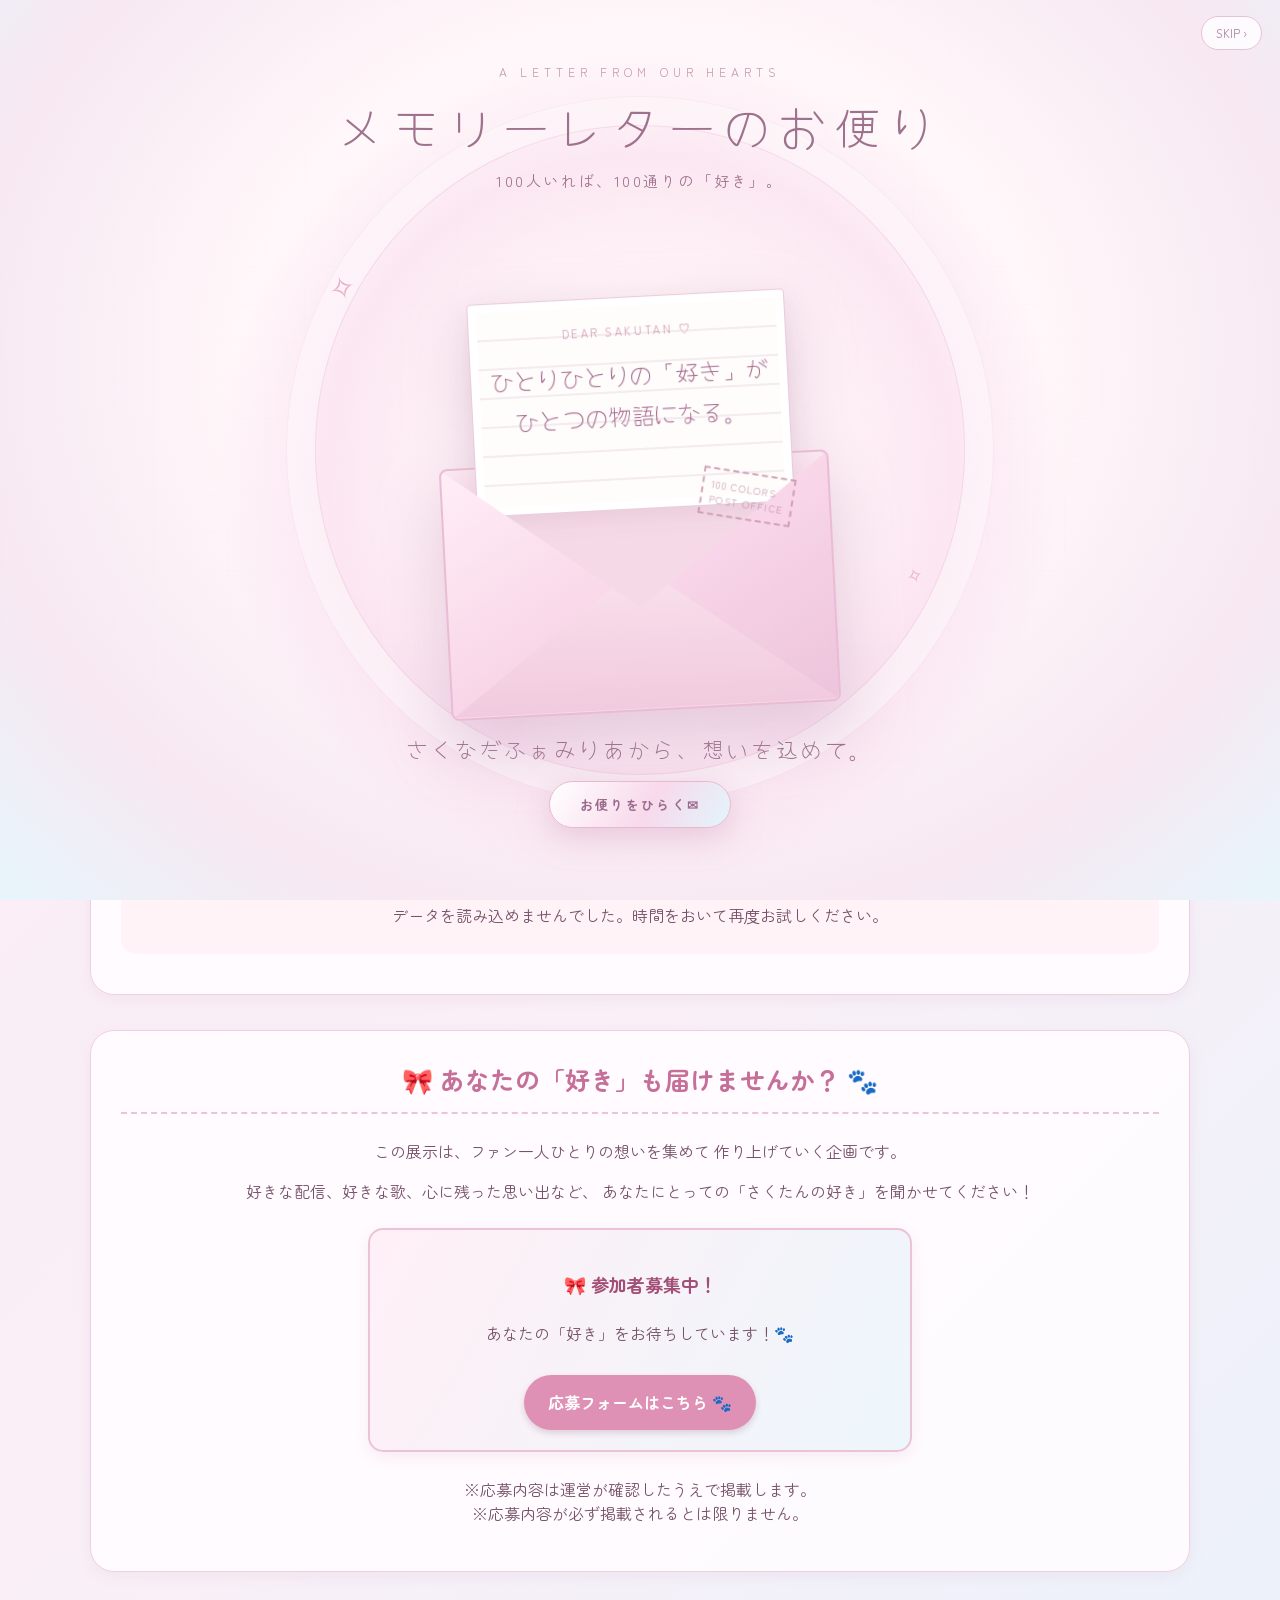
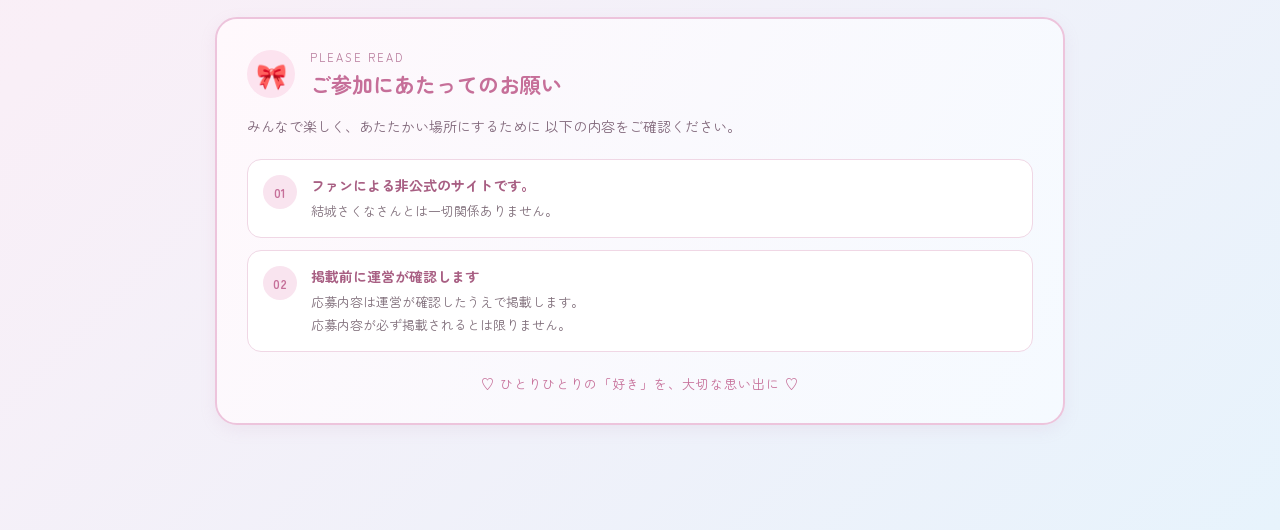
==== commit 21ade8cb: "del data to add" ====
--- a/index.html
+++ b/index.html
@@ -1,30 +1,668 @@
-
 <!DOCTYPE html>
 <html lang="ja">
+
 <head>
     <meta charset="UTF-8">
     <meta name="viewport" content="width=device-width, initial-scale=1.0">
 
     <title>さくなだふぁみりあ百人百色</title>
 
+    <!-- Google Fonts：かわいい丸文字・手書き文字 -->
+    <link rel="preconnect" href="https://fonts.googleapis.com">
+    <link rel="preconnect" href="https://fonts.gstatic.com" crossorigin>
+
+    <link href="https://fonts.googleapis.com/css2?family=Yomogi&family=Zen+Maru+Gothic:wght@400;500;700&display=swap"
+        rel="stylesheet">
+
+
     <!-- CSS -->
     <link rel="stylesheet" href="index/SakunaFan100.css">
+
+    <style id="otayori-opening-style">
+        /* お便りオープニング */
+        #otayori-opening {
+            position: fixed;
+            inset: 0;
+            z-index: 2147483000;
+            overflow: hidden;
+            isolation: isolate;
+            background: radial-gradient(ellipse at 50% 40%, #fffefa 0%, #fff7fa 43%, #f7e8f2 75%, #e7f5fb 100%);
+            font-family: "Zen Maru Gothic", "Yu Gothic", sans-serif;
+            color: #9e728d;
+            transition: opacity 1.15s ease, visibility 1.15s ease
+        }
+
+        #otayori-opening * {
+            box-sizing: border-box
+        }
+
+        #otayori-opening.ot-leave {
+            opacity: 0;
+            visibility: hidden;
+            pointer-events: none
+        }
+
+        #otayori-opening .ot-grid {
+            position: absolute;
+            inset: 0;
+            opacity: .4;
+            background-image: linear-gradient(#e7cadb60 1px, transparent 1px), linear-gradient(90deg, #e7cadb60 1px, transparent 1px);
+            background-size: 38px 38px;
+            mask-image: radial-gradient(ellipse at center, #0008, transparent 80%)
+        }
+
+        #otayori-opening .ot-halo {
+            position: absolute;
+            left: 50%;
+            top: 52%;
+            width: min(105vmin, 850px);
+            aspect-ratio: 1;
+            border-radius: 50%;
+            background: radial-gradient(circle, #fff 0%, #fff5f8 25%, #f6cbe665 52%, transparent 70%);
+            transform: translate(-50%, -50%);
+            animation: ot-breathe 6s ease-in-out infinite alternate
+        }
+
+        @keyframes ot-breathe {
+            to {
+                transform: translate(-50%, -50%) scale(1.17);
+                opacity: .6
+            }
+        }
+
+        #otayori-opening .ot-orbit {
+            position: absolute;
+            left: 50%;
+            top: 50%;
+            width: min(78vmin, 650px);
+            aspect-ratio: 1;
+            border: 1px solid #efc7d982;
+            border-radius: 50%;
+            transform: translate(-50%, -50%) rotate(-18deg);
+            box-shadow: 0 0 0 28px #fff7, 0 0 0 29px #efd4e33d;
+            animation: ot-orbit 28s linear infinite
+        }
+
+        #otayori-opening .ot-orbit::before,
+        #otayori-opening .ot-orbit::after {
+            content: '✧';
+            position: absolute;
+            top: 8%;
+            left: 12%;
+            color: #edafcc;
+            font-size: 32px;
+            text-shadow: 0 0 15px #fff
+        }
+
+        #otayori-opening .ot-orbit::after {
+            top: 79%;
+            left: 83%;
+            font-size: 20px
+        }
+
+        @keyframes ot-orbit {
+            to {
+                transform: translate(-50%, -50%) rotate(342deg)
+            }
+        }
+
+        #otayori-opening .ot-top {
+            position: absolute;
+            top: 7%;
+            left: 5%;
+            right: 5%;
+            text-align: center;
+            z-index: 8;
+            opacity: 0;
+            animation: ot-rise 1.4s .35s forwards
+        }
+
+        #otayori-opening .ot-eyebrow {
+            font-size: clamp(9px, 1vw, 12px);
+            letter-spacing: .42em;
+            color: #c399af
+        }
+
+        #otayori-opening .ot-title {
+            font-family: "Yomogi", "Zen Maru Gothic", sans-serif;
+            font-size: clamp(24px, 4vw, 48px);
+            font-weight: 500;
+            letter-spacing: .15em;
+            margin: 10px 0;
+            text-shadow: 0 2px 20px #fff
+        }
+
+        #otayori-opening .ot-subtitle {
+            font-size: clamp(11px, 1.4vw, 15px);
+            letter-spacing: .17em
+        }
+
+        @keyframes ot-rise {
+            from {
+                opacity: 0;
+                transform: translateY(18px);
+                filter: blur(8px)
+            }
+
+            to {
+                opacity: 1;
+                transform: none;
+                filter: blur(0)
+            }
+        }
+
+        #otayori-opening .ot-mail {
+            position: absolute;
+            left: 50%;
+            top: 65%;
+            width: min(70vw, 390px);
+            aspect-ratio: 1.55;
+            transform: translate(-50%, -50%);
+            z-index: 6;
+            filter: drop-shadow(0 25px 32px #b786aa5b);
+            animation: ot-mail-arrive 2.2s cubic-bezier(.17, .75, .2, 1) .7s both
+        }
+
+        @keyframes ot-mail-arrive {
+            0% {
+                opacity: 0;
+                transform: translate(90vw, -120%) rotate(22deg) scale(.45)
+            }
+
+            65% {
+                opacity: 1
+            }
+
+            100% {
+                opacity: 1;
+                transform: translate(-50%, -50%) rotate(-3deg) scale(1)
+            }
+        }
+
+        #otayori-opening .ot-envelope {
+            position: absolute;
+            inset: 0;
+            border-radius: 8px;
+            background: #f5d9e7;
+            border: 2px solid #eabbd4;
+            box-shadow: inset 0 0 35px #fff9;
+            perspective: 1100px
+        }
+
+        #otayori-opening .ot-letter {
+            position: absolute;
+            left: 9%;
+            right: 9%;
+            top: 7%;
+            height: 85%;
+            z-index: 2;
+            background: repeating-linear-gradient(to bottom, #fffdfb 0, #fffdfb 27px, #e8d9e3 28px, #fffdfb 29px);
+            border: 8px solid #fff;
+            outline: 1px solid #e8cbdc;
+            border-radius: 3px;
+            box-shadow: 0 8px 20px #cba6b640;
+            text-align: center;
+            padding: 17px 10px;
+            animation: ot-letter-rise 2.2s cubic-bezier(.22, .7, .2, 1) 3.7s both
+        }
+
+        #otayori-opening .ot-letter .ot-words {
+            font-size: clamp(12px, 2vw, 21px);
+            letter-spacing: -.035em;
+            white-space: nowrap
+        }
+
+        #otayori-opening .ot-letter .ot-mini {
+            font-size: 11px;
+            letter-spacing: .23em;
+            color: #d29bb6
+        }
+
+        #otayori-opening .ot-letter .ot-words {
+            font-family: "Yomogi", sans-serif;
+            font-size: clamp(15px, 2.3vw, 24px);
+            line-height: 1.7;
+            margin-top: 16px;
+            color: #a66b92
+        }
+
+        @keyframes ot-letter-rise {
+            0% {
+                transform: translateY(0);
+                opacity: 1
+            }
+
+            55% {
+                transform: translateY(-75%)
+            }
+
+            100% {
+                transform: translateY(-86%);
+                opacity: 1
+            }
+        }
+
+        #otayori-opening .ot-pocket {
+            position: absolute;
+            inset: 0;
+            z-index: 3;
+            clip-path: polygon(0 0, 50% 59%, 100% 0, 100% 100%, 0 100%);
+            background: linear-gradient(150deg, #ffeef6 0%, #f8d5e8 53%, #edc4db 100%);
+            border-radius: 7px
+        }
+
+        #otayori-opening .ot-pocket::after {
+            content: '';
+            position: absolute;
+            inset: 0;
+            clip-path: polygon(0 100%, 50% 42%, 100% 100%);
+            background: linear-gradient(#fff2f8, #f1cade)
+        }
+
+        #otayori-opening .ot-flap {
+            position: absolute;
+            left: -1px;
+            top: -1px;
+            width: calc(100% + 2px);
+            height: 61%;
+            z-index: 5;
+            clip-path: polygon(0 0, 100% 0, 50% 100%);
+            background: linear-gradient(160deg, #ffeaf4, #f1c9df);
+            transform-origin: 50% 0;
+            animation: ot-flap-open 1.7s cubic-bezier(.2, .75, .2, 1) 2.7s forwards;
+            backface-visibility: hidden
+        }
+
+        @keyframes ot-flap-open {
+
+            0%,
+            42% {
+                z-index: 5
+            }
+
+            43%,
+            100% {
+                z-index: 1
+            }
+
+            100% {
+                transform: rotateX(178deg)
+            }
+        }
+
+        #otayori-opening .ot-seal {
+            position: absolute;
+            z-index: 7;
+            left: 50%;
+            top: 52%;
+            width: 69px;
+            height: 69px;
+            display: grid;
+            place-items: center;
+            transform: translate(-50%, -50%);
+            border-radius: 50%;
+            background: radial-gradient(circle at 32% 24%, #fbe0eb, #d78aad 70%, #bb6e99);
+            border: 4px double #ffe6f1;
+            color: #fff;
+            font-size: 30px;
+            text-shadow: 0 2px 8px #ab6d91;
+            box-shadow: 0 5px 15px #b987a5a0;
+            animation: ot-seal-pop 1.1s 2.7s forwards
+        }
+
+        @keyframes ot-seal-pop {
+            25% {
+                transform: translate(-50%, -50%) scale(1.25)
+            }
+
+            100% {
+                opacity: 0;
+                transform: translate(-50%, -50%) scale(.2) rotate(25deg)
+            }
+        }
+
+        #otayori-opening .ot-stamp {
+            position: absolute;
+            z-index: 8;
+            right: 9%;
+            top: 7%;
+            border: 2px dashed #c88eac;
+            padding: 7px;
+            transform: rotate(12deg);
+            font-size: 10px;
+            letter-spacing: .13em;
+            color: #b77b9b;
+            opacity: 0;
+            animation: ot-stamp-in .65s 5.6s forwards
+        }
+
+        @keyframes ot-stamp-in {
+            to {
+                opacity: .8
+            }
+        }
+
+        #otayori-opening .ot-floatmail {
+            position: absolute;
+            left: var(--x);
+            top: var(--y);
+            z-index: 2;
+            font-size: var(--sz);
+            opacity: 0;
+            filter: drop-shadow(0 8px 8px #c89eb557);
+            animation: ot-float var(--dur) ease-in-out var(--delay) infinite alternate
+        }
+
+        @keyframes ot-float {
+            0% {
+                opacity: 0;
+                transform: translate3d(-12px, 18px, 0) rotate(-22deg) scale(.7)
+            }
+
+            30% {
+                opacity: .8
+            }
+
+            100% {
+                opacity: .9;
+                transform: translate3d(22px, -27px, 0) rotate(17deg) scale(1.1)
+            }
+        }
+
+        #otayori-opening .ot-particle {
+            position: absolute;
+            left: var(--x);
+            top: var(--y);
+            z-index: 7;
+            width: var(--sz);
+            height: var(--sz);
+            border-radius: 50%;
+            background: #fff;
+            box-shadow: 0 0 10px 3px #f7a8d8, 0 0 25px 7px #bcecf7;
+            opacity: 0;
+            animation: ot-spark var(--dur) ease-in-out var(--delay) infinite alternate
+        }
+
+        @keyframes ot-spark {
+            0% {
+                opacity: 0;
+                transform: translateY(15px) scale(.5)
+            }
+
+            50% {
+                opacity: 1
+            }
+
+            100% {
+                opacity: .2;
+                transform: translateY(-25px) scale(1.25)
+            }
+        }
+
+        #otayori-opening .ot-burst {
+            position: absolute;
+            inset: 0;
+            z-index: 7;
+            pointer-events: none
+        }
+
+        #otayori-opening .ot-heart {
+            position: absolute;
+            left: 50%;
+            top: 51%;
+            font-size: var(--sz);
+            color: var(--color);
+            text-shadow: 0 0 10px #fff, 0 0 20px #f4b8d8;
+            opacity: 0;
+            animation: ot-heartfly 2.7s cubic-bezier(.15, .65, .2, 1) var(--delay) both
+        }
+
+        @keyframes ot-heartfly {
+            0% {
+                opacity: 0;
+                transform: translate(-50%, -50%) scale(.2)
+            }
+
+            15% {
+                opacity: 1;
+                transform: translate(-50%, -50%) scale(1.3)
+            }
+
+            65% {
+                opacity: .95
+            }
+
+            100% {
+                opacity: 0;
+                transform: translate(calc(-50% + var(--dx)), calc(-50% + var(--dy))) rotate(var(--rot)) scale(.75)
+            }
+        }
+
+        #otayori-opening .ot-ripple {
+            position: absolute;
+            left: 50%;
+            top: 51%;
+            width: 110px;
+            height: 110px;
+            border: 3px solid #fff;
+            border-radius: 50%;
+            box-shadow: 0 0 18px #f4aed7;
+            opacity: 0;
+            transform: translate(-50%, -50%) scale(.2);
+            animation: ot-ripple 2s 3.15s both
+        }
+
+        #otayori-opening .ot-ripple.two {
+            animation-delay: 3.42s
+        }
+
+        @keyframes ot-ripple {
+            15% {
+                opacity: .9
+            }
+
+            100% {
+                opacity: 0;
+                transform: translate(-50%, -50%) scale(7)
+            }
+        }
+
+        #otayori-opening .ot-ending {
+            position: absolute;
+            z-index: 9;
+            bottom: 8%;
+            left: 5%;
+            right: 5%;
+            text-align: center;
+            opacity: 0;
+            animation: ot-rise 1.4s 6.2s forwards
+        }
+
+        #otayori-opening .ot-ending p {
+            font-family: "Yomogi", sans-serif;
+            font-size: clamp(14px, 2.1vw, 22px);
+            margin: 0 0 17px;
+            letter-spacing: .12em
+        }
+
+        #otayori-opening .ot-enter {
+            border: 1px solid #e8b7d0;
+            background: linear-gradient(120deg, #fff, #f8d9eb 55%, #e2f5fc);
+            color: #9b6b8d;
+            padding: 13px 30px;
+            border-radius: 999px;
+            box-shadow: 0 8px 30px #d8abc68a;
+            letter-spacing: .18em;
+            font: 600 13px "Zen Maru Gothic", sans-serif;
+            cursor: pointer;
+            transition: transform .25s, box-shadow .25s
+        }
+
+        #otayori-opening .ot-enter:hover {
+            transform: translateY(-3px);
+            box-shadow: 0 12px 35px #d8abc6aa
+        }
+
+        #otayori-opening .ot-skip {
+            position: absolute;
+            right: 18px;
+            top: 16px;
+            z-index: 11;
+            border: 1px solid #e5c2d6;
+            background: #ffffffc9;
+            color: #a47d97;
+            border-radius: 99px;
+            padding: 8px 14px;
+            cursor: pointer;
+            font-size: 11px
+        }
+
+        @media(max-width:600px) {
+            #otayori-opening .ot-top {
+                top: 9%
+            }
+
+            #otayori-opening .ot-mail {
+                top: 65%;
+                width: min(78vw, 340px)
+            }
+
+            #otayori-opening .ot-ending {
+                bottom: 8%
+            }
+
+            #otayori-opening .ot-orbit {
+                width: 96vmin
+            }
+
+            #otayori-opening .ot-letter .ot-words {
+                margin-top: 9px
+            }
+
+            #otayori-opening .ot-seal {
+                width: 54px;
+                height: 54px;
+                font-size: 23px
+            }
+        }
+
+        @media(max-height:560px) {
+            #otayori-opening .ot-top {
+                top: 3%
+            }
+
+            #otayori-opening .ot-title {
+                font-size: clamp(20px, 4vh, 30px);
+                margin: 2px
+            }
+
+            #otayori-opening .ot-mail {
+                width: min(45vw, 260px);
+                top: 68%
+            }
+
+            #otayori-opening .ot-ending {
+                bottom: 2%
+            }
+
+            #otayori-opening .ot-ending p {
+                display: none
+            }
+        }
+
+        @media(prefers-reduced-motion:reduce) {
+
+            #otayori-opening .ot-floatmail,
+            #otayori-opening .ot-particle,
+            #otayori-opening .ot-heart,
+            #otayori-opening .ot-ripple {
+                display: none
+            }
+
+            #otayori-opening .ot-mail,
+            #otayori-opening .ot-top,
+            #otayori-opening .ot-ending,
+            #otayori-opening .ot-letter,
+            #otayori-opening .ot-flap,
+            #otayori-opening .ot-seal {
+                animation-duration: .01ms !important;
+                animation-delay: .01ms !important
+            }
+
+            #otayori-opening .ot-orbit,
+            #otayori-opening .ot-halo {
+                animation: none
+            }
+        }
+    </style>
+
 </head>
 
 <body>
+
+    <div id="otayori-opening" role="dialog" aria-label="百人百色 お便りオープニング" aria-modal="true">
+        <div class="ot-grid"></div>
+        <div class="ot-halo"></div>
+        <div class="ot-orbit"></div>
+        <div class="ot-top">
+            <div class="ot-eyebrow">A LETTER FROM OUR HEARTS</div>
+            <h2 class="ot-title">メモリーレターのお便り</h2>
+            <div class="ot-subtitle">100人いれば、100通りの「好き」。</div>
+        </div>
+        <div class="ot-mail">
+            <div class="ot-envelope">
+                <div class="ot-letter">
+                    <div class="ot-mini">DEAR SAKUTAN ♡</div>
+                    <div class="ot-words">ひとりひとりの「好き」が<br>ひとつの物語になる。</div>
+                </div>
+                <div class="ot-pocket"></div>
+                <div class="ot-flap"></div>
+                <div class="ot-seal">♥</div>
+                <div class="ot-stamp">100 COLORS<br>POST OFFICE</div>
+            </div>
+        </div>
+        <div class="ot-burst" id="otayori-burst">
+            <div class="ot-ripple"></div>
+            <div class="ot-ripple two"></div>
+        </div>
+        <div class="ot-ending">
+            <p>さくなだふぁみりあから、想いを込めて。</p><button class="ot-enter" id="otayori-enter" type="button">お便りをひらく✉</button>
+        </div>
+        <button class="ot-skip" id="otayori-skip" type="button">SKIP ›</button>
+    </div>
 
     <!-- ヘッダー -->
     <header class="fan-header">
 
-        <h1>🎀 さくなだふぁみりあ百人百色 🐾</h1>
-
-        <p>
-            100人いれば、100通りの「好き」。<br>
-            さくなだふぁみりあの想いを集めたお便り。
-        </p>
+        <div class="fan-header-decoration">
+            ✧　♡　🎀　♡　✧
+        </div>
+
+        <div class="fan-header-inner">
+
+            <p class="fan-header-en">
+                SAKUFAMI COLORFUL MEMORY
+            </p>
+
+            <h1>
+                🎀 さくふぁみカラフルレター 🐾
+            </h1>
+
+            <div class="fan-header-ribbon">
+                <span>100人いれば、100通りの「好き」。</span>
+            </div>
+
+            <p class="fan-header-message">
+                さくなだふぁみりあの想いを集めた、<br>
+                ひとりひとりの大切なレター💌
+            </p>
+
+            <div class="fan-header-bottom">
+                ✧　みんなの「好き」を、ひとつの宝物に。　✧
+            </div>
+        </div>
 
     </header>
-
 
     <main class="fan-main">
 
@@ -43,29 +681,30 @@
 
             <h2>みんなの「好き」一覧</h2>
 
+            <!-- 名前検索 -->
+            <div class="fan-search">
+
+                <label for="fan-name-search">
+                    🔎 さくなだふぁみりあを名前で検索
+                </label>
+
+                <input type="search" id="fan-name-search" placeholder="ニックネームを入力..." autocomplete="off">
+
+            </div>
+
             <!-- カテゴリー -->
-            <div
-                id="category-buttons"
-                class="category-buttons"
-            ></div>
+            <p id="result-count" class="result-count" aria-live="polite"></p>
 
             <!-- 表示人数 -->
-            <p
-                id="result-count"
-                class="result-count"
-                aria-live="polite"
-            ></p>
+            <p id="result-count" class="result-count" aria-live="polite"></p>
 
             <!-- カード一覧 -->
-            <div
-                id="fan-list"
-                class="fan-grid"
-            ></div>
+            <div id="fan-list" class="fan-grid"></div>
 
         </section>
 
 
-        
+
         <!-- 参加案内 -->
         <section class="fan-section participation-section">
 
@@ -92,12 +731,8 @@
                     あなたの「好き」をお待ちしています！🐾
                 </p>
 
-                <a
-                    href="https://docs.google.com/forms/d/e/1FAIpQLScMyfhLOlUN0pGWbVZEtc-wgJ1fkcBdtBwnQfGAd-pVtYeVng/viewform?usp=header"
-                    class="application-button"
-                    target="_blank"
-                    rel="noopener noreferrer"
-                >
+                <a href="https://docs.google.com/forms/d/e/1FAIpQLScMyfhLOlUN0pGWbVZEtc-wgJ1fkcBdtBwnQfGAd-pVtYeVng/viewform?usp=header"
+                    class="application-button" target="_blank" rel="noopener noreferrer">
                     応募フォームはこちら 🐾
                 </a>
 
@@ -110,11 +745,103 @@
 
         </section>
 
+        <!-- 注意事項カード -->
+        <section class="fan-section notice-section">
+
+            <div class="notice-card">
+
+                <div class="notice-heading">
+                    <span class="notice-icon">🎀</span>
+                    <div>
+                        <p class="notice-en">PLEASE READ</p>
+                        <h2>ご参加にあたってのお願い</h2>
+                    </div>
+                </div>
+
+                <div class="notice-message">
+                    みんなで楽しく、あたたかい場所にするために
+                    以下の内容をご確認ください。
+                </div>
+
+                <ul class="notice-list">
+
+                    <li>
+                        <span class="notice-number">01</span>
+                        <div>
+                            <strong>ファンによる非公式のサイトです。</strong>
+                            <p>結城さくなさんとは一切関係ありません。</p>
+                        </div>
+                    </li>
+
+                    <li>
+                        <span class="notice-number">02</span>
+                        <div>
+                            <strong>掲載前に運営が確認します</strong>
+                            <p>応募内容は運営が確認したうえで掲載します。
+                                <br>応募内容が必ず掲載されるとは限りません。
+                            </p>
+                        </div>
+                    </li>
+
+                </ul>
+
+                <div class="notice-footer">
+                    ♡ ひとりひとりの「好き」を、大切な思い出に ♡
+                </div>
+
+            </div>
+
+        </section>
+
 
     </main>
+
 
     <!-- JavaScript -->
     <script src="index/SakunaFan100.js"></script>
 
+    <script id="otayori-opening-script">
+        (function () {
+            'use strict';
+            const root = document.getElementById('otayori-opening');
+            if (!root) return;
+            const burst = document.getElementById('otayori-burst');
+            const colors = ['#f2a4c9', '#f8c7dc', '#a8dfea', '#d8b8ec', '#e9a2b7'];
+            const fragment = document.createDocumentFragment();
+            // 画面内の便箋・封筒・光。外部画像を読み込まない演出です。
+            for (let i = 0; i < 22; i++) {
+                const el = document.createElement('span');
+                el.className = 'ot-floatmail'; el.textContent = i % 3 === 0 ? '✉' : i % 3 === 1 ? '♡' : '✧';
+                el.style.cssText = `--x:${(i * 47.31 + 8) % 95}%;--y:${(i * 29.73 + 13) % 87}%;--sz:${13 + i % 5 * 6}px;--dur:${4 + i % 5 * .9}s;--delay:${-i * .41}s;color:${colors[i % 5]}`;
+                fragment.appendChild(el);
+            }
+            for (let i = 0; i < 48; i++) {
+                const el = document.createElement('i'); el.className = 'ot-particle';
+                el.style.cssText = `--x:${(i * 61.23 + 4) % 98}%;--y:${(i * 37.17 + 5) % 95}%;--sz:${2 + i % 4 * 2}px;--dur:${2.3 + i % 6 * .4}s;--delay:${-i * .29}s`;
+                fragment.appendChild(el);
+            }
+            root.appendChild(fragment);
+            const hearts = document.createDocumentFragment();
+            for (let i = 0; i < 44; i++) {
+                const a = i * 2.39996, r = 120 + (i % 8) * 44;
+                const el = document.createElement('span'); el.className = 'ot-heart'; el.textContent = i % 4 === 0 ? '✦' : i % 3 === 0 ? '♡' : '♥';
+                el.style.cssText = `--sz:${12 + i % 5 * 7}px;--color:${colors[i % 5]};--dx:${Math.cos(a) * r}px;--dy:${Math.sin(a) * r * .65}px;--rot:${i * 31}deg;--delay:${3.08 + (i % 7) * .065}s`;
+                hearts.appendChild(el);
+            }
+            burst.appendChild(hearts);
+            let closing = false;
+            function close() { if (closing) return; closing = true; root.classList.add('ot-leave'); setTimeout(() => root.remove(), 1250) }
+            document.getElementById('otayori-enter').addEventListener('click', close);
+            document.getElementById('otayori-skip').addEventListener('click', close);
+            document.addEventListener('keydown', function onKey(e) { if (e.key === 'Escape' && root.isConnected) { close(); document.removeEventListener('keydown', onKey) } });
+        })();
+    </script>
+
+    <!-- ページ上部へ戻るボタン -->
+    <button type="button" id="back-to-top" class="back-to-top" aria-label="ページ上部へ戻る">
+        🐾
+    </button>
+
 </body>
-</html>
+
+</html>
--- a/index/SakunaFan100.css
+++ b/index/SakunaFan100.css
@@ -1,4 +1,3 @@
-
 /* 参加案内 */
 
 .participation-section {
@@ -55,12 +54,10 @@
     min-width: 0;
     padding: 22px;
     background-color: #fffdf8;
-    background-image: repeating-linear-gradient(
-        to bottom,
-        transparent 0,
-        transparent 31px,
-        #f3dfe5 32px
-    );
+    background-image: repeating-linear-gradient(to bottom,
+            transparent 0,
+            transparent 31px,
+            #f3dfe5 32px);
     border: 1px solid #e9b6c9;
     border-radius: 5px 18px 5px 18px;
     box-shadow: 3px 5px 12px rgba(120, 60, 85, 0.12);
@@ -149,6 +146,11 @@
     background-color: #fff;
     color: #a34e76;
     cursor: pointer;
+
+    /* 文字の配置調整 */
+    text-align: center;
+    white-space: normal;
+    line-height: 1.5;
 }
 
 .filter-button.active {
@@ -203,5 +205,1294 @@
     .filter-button {
         padding: 8px 12px;
         font-size: 13px;
-    }
-}
+
+        text-align: center;
+        white-space: normal;
+        line-height: 1.5;
+    }
+}
+
+
+/* 投稿画像の表示 */
+
+.letter-image {
+    width: 100%;
+    margin: 12px auto 18px;
+    text-align: center;
+}
+
+.letter-image img {
+    display: block;
+    width: 100%;
+    max-height: 350px;
+    object-fit: contain;
+    margin: 0 auto;
+    border-radius: 12px;
+    background-color: #fff3f8;
+}
+
+
+/* =====================================
+   さくなだふぁみりあのお手紙カード
+   新デザイン
+   ===================================== */
+
+/* カード全体 */
+.fan-letter {
+    position: relative;
+    display: flex;
+    flex-direction: column;
+    width: 100%;
+    min-width: 0;
+    padding: 12px;
+    overflow: hidden;
+
+    background: linear-gradient(145deg,
+            #fffafd,
+            #fff0f7);
+
+    border: 2px solid #f6b6d4;
+    border-radius: 20px;
+
+    box-shadow: 0 4px 10px rgba(190, 100, 145, 0.15);
+}
+
+/* 画像エリア */
+.letter-photo {
+    position: relative;
+    width: 100%;
+    height: 260px;
+    overflow: hidden;
+
+    background: #fff3f8;
+    border: 3px solid #f4a9cf;
+    border-radius: 16px;
+}
+
+/* 投稿画像 */
+.letter-photo-img {
+    display: block;
+    width: 100%;
+    height: 100%;
+
+    object-fit: contain;
+
+    background: #fff3f8;
+}
+
+/* 画像がない場合 */
+.letter-no-image {
+    display: flex;
+    flex-direction: column;
+    justify-content: center;
+    align-items: center;
+
+    width: 100%;
+    height: 100%;
+
+    color: #c66b99;
+    background: #fff3f8;
+}
+
+.letter-no-image span {
+    font-size: 36px;
+}
+
+.letter-no-image p {
+    margin: 8px 0 0;
+    font-size: 14px;
+}
+
+/* 名前の表示 */
+.letter-name {
+    position: absolute;
+    right: 10px;
+    bottom: 10px;
+
+    display: flex;
+    align-items: center;
+    gap: 8px;
+
+    margin: 0;
+    padding: 9px 18px;
+
+    color: #d65d99;
+    font-size: 16px;
+    font-weight: bold;
+
+    background: rgba(255, 255, 255, 0.95);
+    border: 2px solid #f3a5cb;
+    border-radius: 30px;
+
+    box-shadow: 0 3px 7px rgba(160, 80, 120, 0.18);
+}
+
+.letter-name-icon {
+    font-size: 20px;
+}
+
+/* 手紙タイトル */
+.letter-heading {
+    display: flex;
+    align-items: center;
+    justify-content: space-between;
+    gap: 8px;
+
+    width: 100%;
+    margin: 16px 0 12px;
+    padding: 8px 4px;
+
+    color: #d65d99;
+    border-bottom: 2px dashed #f3a5cb;
+}
+
+.letter-heading h3 {
+    flex: 1;
+    margin: 0;
+
+    font-size: 20px;
+    font-weight: bold;
+    text-align: center;
+}
+
+.letter-envelope,
+.letter-paw {
+    flex-shrink: 0;
+    font-size: 25px;
+}
+
+/* カード下部 */
+.letter-end {
+    display: flex;
+    align-items: center;
+    justify-content: center;
+    flex-wrap: wrap;
+    gap: 8px;
+
+    margin: auto 0 0;
+    padding: 14px 4px 6px;
+
+    color: #d65d99;
+    font-size: 15px;
+    font-weight: bold;
+    text-align: center;
+
+    border-top: 1px solid #f8d1e3;
+}
+
+.letter-ribbon {
+    font-size: 19px;
+}
+
+/* スマートフォン */
+@media (max-width: 600px) {
+
+    .fan-letter {
+        padding: 9px;
+        border-radius: 16px;
+    }
+
+    .letter-photo {
+        height: 190px;
+    }
+
+    .letter-name {
+        right: 7px;
+        bottom: 7px;
+        padding: 7px 13px;
+        font-size: 14px;
+    }
+
+    .letter-name-icon {
+        font-size: 17px;
+    }
+
+    .letter-heading {
+        margin: 12px 0 8px;
+    }
+
+    .letter-heading h3 {
+        font-size: 17px;
+    }
+
+    .letter-envelope,
+    .letter-paw {
+        font-size: 21px;
+    }
+
+    .letter-end {
+        font-size: 13px;
+        gap: 5px;
+    }
+}
+
+
+/* =====================================
+   一覧カード：クリックでお手紙を開く
+   ===================================== */
+
+/* detailsの基本設定 */
+.fan-letter-expand {
+    display: block;
+}
+
+/* クリックする部分 */
+.fan-letter-summary {
+    display: block;
+    cursor: pointer;
+    list-style: none;
+}
+
+/* 標準の三角マークを非表示 */
+.fan-letter-summary::-webkit-details-marker {
+    display: none;
+}
+
+.fan-letter-summary::marker {
+    content: "";
+}
+
+/* 開くための案内 */
+.letter-open-guide {
+    display: flex;
+    justify-content: center;
+    align-items: center;
+    gap: 8px;
+
+    margin-top: 10px;
+    padding: 9px;
+
+    color: #d65d99;
+    font-size: 14px;
+    font-weight: bold;
+
+    background: #fff0f7;
+    border: 1px dashed #f3a5cb;
+    border-radius: 12px;
+}
+
+/* 開閉アイコン */
+.letter-open-icon {
+    transition: transform 0.2s ease;
+}
+
+/* 開いたとき */
+.fan-letter-expand[open] .letter-open-icon {
+    transform: rotate(180deg);
+}
+
+.fan-letter-expand[open] .letter-open-text {
+    font-size: 0;
+}
+
+.fan-letter-expand[open] .letter-open-text::after {
+    content: "お手紙を閉じる";
+    font-size: 14px;
+}
+
+/* 展開した回答部分 */
+.letter-details {
+    margin-top: 12px;
+    padding: 15px;
+
+    background: #fffafd;
+    border: 1px dashed #f3a5cb;
+    border-radius: 12px;
+}
+
+/* 質問と回答 */
+.letter-details .letter-answer {
+    padding: 12px 5px;
+    border-bottom: 1px dashed #f5c5dc;
+}
+
+.letter-details .letter-answer:last-child {
+    border-bottom: none;
+}
+
+.letter-details .letter-answer h4 {
+    margin: 0 0 7px;
+    color: #d65d99;
+    font-size: 15px;
+}
+
+.letter-details .letter-answer p {
+    margin: 0;
+    color: #76536a;
+    font-size: 14px;
+    line-height: 1.8;
+    white-space: pre-wrap;
+    overflow-wrap: anywhere;
+}
+
+/* スマートフォン */
+@media (max-width: 600px) {
+    .letter-details {
+        padding: 12px;
+    }
+
+    .letter-details .letter-answer h4 {
+        font-size: 14px;
+    }
+
+    .letter-details .letter-answer p {
+        font-size: 13px;
+    }
+}
+
+
+/* =====================================
+   お手紙：全画面表示
+   ===================================== */
+
+/* 通常の一覧カード */
+.fan-letter-expand {
+    display: block;
+}
+
+/* クリック部分 */
+.fan-letter-summary {
+    display: block;
+    cursor: pointer;
+    list-style: none;
+}
+
+.fan-letter-summary::-webkit-details-marker {
+    display: none;
+}
+
+.fan-letter-summary::marker {
+    content: "";
+}
+
+/* 閉じる案内：通常は非表示 */
+.letter-close-guide {
+    display: none;
+}
+
+/* 開く案内 */
+.letter-open-guide {
+    display: flex;
+    justify-content: center;
+    align-items: center;
+    gap: 8px;
+    margin-top: 10px;
+    padding: 10px;
+
+    color: #d65d99;
+    font-weight: bold;
+    background: #fff0f7;
+    border: 1px dashed #f3a5cb;
+    border-radius: 12px;
+}
+
+/* =====================================
+   全画面で開いたとき
+   ===================================== */
+
+.fan-letter-expand[open] {
+    position: fixed;
+    inset: 0;
+    z-index: 99999;
+
+    width: 100%;
+    height: 100vh;
+    height: 100dvh;
+    max-height: 100dvh;
+
+    box-sizing: border-box;
+    margin: 0;
+    padding: 16px;
+
+    overflow-y: auto;
+    overscroll-behavior: contain;
+
+    background: #fff8fc;
+    border: none;
+    border-radius: 0;
+
+    box-shadow: none;
+}
+
+/* 閉じる案内 */
+.fan-letter-expand[open] .letter-close-guide {
+    display: block;
+    position: sticky;
+    top: 0;
+    z-index: 2;
+
+    width: fit-content;
+    margin: 0 0 12px auto;
+    padding: 10px 18px;
+
+    color: #fff;
+    font-size: 14px;
+    font-weight: bold;
+
+    background: #d9689b;
+    border-radius: 30px;
+    box-shadow: 0 2px 6px rgba(120, 60, 85, 0.2);
+}
+
+/* 展開時の画像 */
+.fan-letter-expand[open] .letter-photo {
+    height: min(48vh, 420px);
+    min-height: 220px;
+}
+
+/* 展開時の画像を大きく */
+.fan-letter-expand[open] .letter-photo-img {
+    object-fit: contain;
+}
+
+/* 展開時のタイトル */
+.fan-letter-expand[open] .letter-heading h3 {
+    font-size: 25px;
+}
+
+/* 展開時の回答欄 */
+.fan-letter-expand[open] .letter-details {
+    max-width: 900px;
+    margin: 20px auto;
+    padding: 25px;
+
+    background: #fff;
+    border: 2px dashed #f3a5cb;
+    border-radius: 18px;
+}
+
+/* 質問 */
+.fan-letter-expand[open] .letter-answer h4 {
+    font-size: 19px;
+}
+
+/* 回答 */
+.fan-letter-expand[open] .letter-answer p {
+    font-size: 17px;
+    line-height: 2;
+}
+
+/* 開く案内は全画面時に非表示 */
+.fan-letter-expand[open] .letter-open-guide {
+    display: none;
+}
+
+/* 全画面時の下部 */
+.fan-letter-expand[open] .letter-end {
+    margin-top: 20px;
+    padding: 20px 5px;
+}
+
+/* スマートフォン */
+@media (max-width: 600px) {
+
+    .fan-letter-expand[open] {
+        padding: 10px;
+    }
+
+    .fan-letter-expand[open] .letter-photo {
+        height: 38vh;
+        min-height: 180px;
+    }
+
+    .fan-letter-expand[open] .letter-heading h3 {
+        font-size: 19px;
+    }
+
+    .fan-letter-expand[open] .letter-details {
+        margin: 12px auto;
+        padding: 15px;
+    }
+
+    .fan-letter-expand[open] .letter-answer h4 {
+        font-size: 16px;
+    }
+
+    .fan-letter-expand[open] .letter-answer p {
+        font-size: 15px;
+        line-height: 1.9;
+    }
+
+    .fan-letter-expand[open] .letter-name {
+        font-size: 14px;
+    }
+}
+
+
+/* =================================
+   カテゴリー選択後の回答一覧
+================================= */
+
+.answer-list {
+    display: grid;
+    gap: 14px;
+    width: 100%;
+}
+
+.answer-list-item {
+    background: #fff;
+    border: 1px solid #f3b7ce;
+    border-radius: 14px;
+    padding: 16px;
+    box-sizing: border-box;
+}
+
+.answer-list-name {
+    font-weight: bold;
+    color: #d66b9b;
+    margin-bottom: 10px;
+    font-size: 1rem;
+}
+
+.answer-list-text {
+    display: block;
+    width: 100%;
+    box-sizing: border-box;
+
+    margin: 0;
+    padding: 0;
+
+    color: #444;
+    font-size: 1rem;
+    line-height: 1.8;
+
+    /* 左揃え */
+    text-align: left;
+
+    /* 入力された改行を保持する */
+    white-space: pre-wrap;
+
+    /* 長い文字列の折り返し */
+    overflow-wrap: anywhere;
+    word-break: normal;
+}
+
+
+/* =================================
+   回答一覧：名前ボタン
+================================= */
+
+.answer-list-name {
+    display: block;
+    width: 100%;
+    padding: 0;
+    border: none;
+    background: transparent;
+    color: #d66b9b;
+    font-size: 1rem;
+    font-weight: bold;
+    text-align: left;
+    cursor: pointer;
+}
+
+.answer-list-name:hover {
+    opacity: 0.75;
+    text-decoration: underline;
+}
+
+/* 閉じている手紙は隠す */
+.answer-list-letter .fan-letter-expand:not([open]) {
+    display: none;
+}
+
+/* =================================
+   フォント設定
+================================= */
+
+/* サイト全体：Zen Maru Gothic */
+body,
+button,
+input,
+textarea,
+select {
+    font-family: "Zen Maru Gothic", sans-serif;
+}
+
+/* お手紙部分：Yomogi */
+.fan-letter {
+    font-family: "Yomogi", cursive;
+}
+
+/* =================================
+   名前検索
+================================= */
+
+.fan-search {
+    width: 100%;
+    max-width: 600px;
+    margin: 20px auto;
+    padding: 0 12px;
+    box-sizing: border-box;
+}
+
+.fan-search label {
+    display: block;
+    margin-bottom: 8px;
+    color: #d66b9b;
+    font-weight: bold;
+    font-size: 0.95rem;
+}
+
+.fan-search input {
+    width: 100%;
+    padding: 13px 16px;
+    box-sizing: border-box;
+
+    border: 2px solid #f3a5c5;
+    border-radius: 25px;
+
+    background: #fff;
+    color: #555;
+
+    font-family: "Zen Maru Gothic", sans-serif;
+    font-size: 1rem;
+
+    outline: none;
+    transition: 0.2s;
+}
+
+/* 入力中のデザイン */
+.fan-search input:focus {
+    border-color: #61c0f7;
+    box-shadow: 0 0 0 3px rgba(97, 192, 247, 0.2);
+}
+
+/* プレースホルダー */
+.fan-search input::placeholder {
+    color: #c5aab7;
+}
+
+/* ==============================
+   ページ上部へ戻るボタン
+============================== */
+
+.back-to-top {
+    position: fixed;
+    right: 25px;
+    bottom: 25px;
+    z-index: 9999;
+
+    width: 55px;
+    height: 55px;
+
+    border: 3px solid #ffffff;
+    border-radius: 50%;
+
+    background: #E76FA5;
+    color: #ffffff;
+
+    font-size: 25px;
+
+    display: flex;
+    align-items: center;
+    justify-content: center;
+
+    cursor: pointer;
+
+    box-shadow: 0 3px 10px rgba(180, 90, 130, 0.3);
+
+    /* 最初は非表示 */
+    opacity: 0;
+    visibility: hidden;
+    pointer-events: none;
+
+    transform: translateY(15px);
+
+    transition:
+        opacity 0.3s ease,
+        transform 0.3s ease,
+        visibility 0.3s ease,
+        background 0.3s ease;
+}
+
+/* 表示状態 */
+.back-to-top.is-visible {
+    opacity: 1;
+    visibility: visible;
+    pointer-events: auto;
+    transform: translateY(0);
+}
+
+/* マウスを乗せたとき */
+.back-to-top:hover {
+    background: #D94F91;
+    transform: translateY(-4px);
+}
+
+/* スマホ */
+@media (max-width: 600px) {
+    .back-to-top {
+        width: 48px;
+        height: 48px;
+
+        right: 15px;
+        bottom: 15px;
+
+        font-size: 22px;
+    }
+}
+
+
+/* =====================================
+   SAKUFAMI COLORFUL MEMORY
+   ページデザインリニューアル
+===================================== */
+
+/* ページ全体 */
+/* =====================================
+   背景：ピンク × 水色グラデーション
+===================================== */
+
+body {
+    margin: 0;
+    background: linear-gradient(135deg,
+            #fac1da 0%,
+            #f8dff0 35%,
+            #e3eaff 70%,
+            #ade6ff 100%);
+    background-attachment: fixed;
+    color: #76536a;
+}
+
+/* =====================================
+   メインヘッダー
+===================================== */
+
+.fan-header {
+    position: relative;
+    overflow: hidden;
+    width: 100%;
+    box-sizing: border-box;
+    padding: 65px 20px 55px;
+    text-align: center;
+
+    /* ピンク × 水色のグラデーション */
+    background: linear-gradient(120deg,
+            #f5aeca 0%,
+            #ffffff 45%,
+            #a8cfff 100%);
+
+    border-bottom: 3px solid #f5c6dc;
+}
+
+/* 背景の装飾 */
+.fan-header::before,
+.fan-header::after {
+    position: absolute;
+    content: "✧";
+
+    color: #edb3d0;
+    font-size: 65px;
+    opacity: 0.55;
+}
+
+.fan-header::before {
+    top: 25px;
+    left: 7%;
+}
+
+.fan-header::after {
+    right: 8%;
+    bottom: 20px;
+    color: #b9ddeb;
+}
+
+/* ヘッダー内側 */
+.fan-header-inner {
+    position: relative;
+    z-index: 1;
+
+    max-width: 900px;
+    margin: 0 auto;
+}
+
+/* 英字タイトル */
+.fan-header-en {
+    margin: 0 0 12px;
+
+    color: #c58aa9;
+    font-size: 12px;
+    font-weight: bold;
+    letter-spacing: 0.3em;
+}
+
+/* メインタイトル */
+.fan-header h1 {
+    margin: 0;
+
+    color: #c65f92;
+    font-family: "Yomogi", cursive;
+    font-size: clamp(25px, 4vw, 43px);
+    font-weight: bold;
+    line-height: 1.6;
+
+    text-shadow: 2px 3px 0 #ffffff;
+}
+
+/* タイトル周辺の装飾 */
+.fan-header-decoration {
+    margin-bottom: 15px;
+
+    color: #df9abb;
+    font-size: 22px;
+    letter-spacing: 0.3em;
+}
+
+/* キャッチコピー */
+.fan-header-ribbon {
+    display: inline-block;
+
+    margin: 25px auto 15px;
+    padding: 12px 35px;
+
+    color: #ffffff;
+    font-size: clamp(16px, 2.5vw, 22px);
+    font-weight: bold;
+    letter-spacing: 0.08em;
+
+    background: linear-gradient(100deg, #e58db5, #d879a8);
+    border-radius: 40px;
+
+    box-shadow: 0 4px 10px #d68eae55;
+}
+
+/* 紹介文 */
+.fan-header-message {
+    display: inline-block;
+
+    margin: 10px auto;
+    padding: 17px 28px;
+
+    color: #92677e;
+    font-size: 15px;
+    line-height: 2;
+
+    background: #ffffffc9;
+    border: 1px solid #f2d0e0;
+    border-radius: 18px;
+
+    box-shadow: 0 4px 12px #c88ca522;
+}
+
+/* 最下部のメッセージ */
+.fan-header-bottom {
+    margin-top: 20px;
+
+    color: #bd83a3;
+    font-size: 13px;
+    letter-spacing: 0.08em;
+}
+
+/* =====================================
+   メインコンテンツ
+===================================== */
+
+.fan-main {
+    width: min(1100px, 94%);
+    margin: 35px auto 70px;
+}
+
+/* 各セクション */
+.fan-section {
+    position: relative;
+
+    margin: 35px 0;
+    padding: 30px;
+
+    background: rgba(255, 255, 255, 0.88);
+    border: 1px solid #f5d6e4;
+    border-radius: 24px;
+
+    box-shadow: 0 5px 18px rgba(190, 110, 150, 0.08);
+}
+
+/* セクション見出し */
+.fan-section>h2 {
+    position: relative;
+
+    margin: 0 0 25px;
+    padding: 0 0 15px;
+
+    color: #c65f92;
+    font-size: clamp(20px, 3vw, 25px);
+    text-align: center;
+
+    border-bottom: 2px dashed #f1c2d8;
+}
+
+/* 見出しの装飾 */
+.fan-section>h2::before {
+    content: "🎀 ";
+}
+
+.fan-section>h2::after {
+    content: " 🐾";
+}
+
+/* =====================================
+   おすすめカード
+===================================== */
+
+#today-pick {
+    padding: 10px;
+}
+
+#today-pick .fan-letter {
+    transition:
+        transform 0.25s ease,
+        box-shadow 0.25s ease;
+}
+
+#today-pick .fan-letter:hover {
+    transform: translateY(-5px);
+
+    box-shadow:
+        0 9px 22px rgba(190, 100, 145, 0.2);
+}
+
+/* =====================================
+   参加案内
+===================================== */
+
+.participation-section {
+    background:
+        linear-gradient(135deg, #fff2f8, #fffaf0);
+}
+
+.application-notice {
+    box-shadow: 0 5px 15px rgba(190, 100, 145, 0.1);
+}
+
+.application-button {
+    transition:
+        transform 0.2s ease,
+        box-shadow 0.2s ease,
+        background-color 0.2s ease;
+}
+
+.application-button:hover {
+    transform: translateY(-3px);
+    box-shadow: 0 6px 14px rgba(190, 80, 130, 0.25);
+}
+
+/* =====================================
+   スマートフォン
+===================================== */
+
+@media (max-width: 600px) {
+
+    .fan-header {
+        padding: 45px 15px 35px;
+    }
+
+    .fan-header::before,
+    .fan-header::after {
+        font-size: 38px;
+    }
+
+    .fan-header h1 {
+        font-size: 25px;
+    }
+
+    .fan-header-en {
+        font-size: 10px;
+        letter-spacing: 0.2em;
+    }
+
+    .fan-header-ribbon {
+        margin-top: 20px;
+        padding: 10px 18px;
+        font-size: 15px;
+    }
+
+    .fan-header-message {
+        padding: 13px 15px;
+        font-size: 13px;
+    }
+
+    .fan-header-bottom {
+        font-size: 11px;
+    }
+
+    .fan-main {
+        width: 94%;
+        margin-top: 22px;
+    }
+
+    .fan-section {
+        margin: 22px 0;
+        padding: 18px 12px;
+        border-radius: 18px;
+    }
+
+    .fan-section>h2 {
+        font-size: 19px;
+    }
+}
+
+
+
+/* =====================================
+   カラフルメモリー
+   やさしいパステルカラー調整
+===================================== */
+
+/* ページ背景 */
+body {
+    background: linear-gradient(135deg,
+            #FCECF4 0%,
+            #F9EFF7 50%,
+            #E7F3FC 100%);
+    color: #76536A;
+}
+
+/* ヘッダー */
+.fan-header {
+    background: linear-gradient(115deg,
+            #F6C7DC 0%,
+            #F8E0ED 48%,
+            #D9E9FC 100%);
+    border-bottom: 3px solid #EABBD3;
+}
+
+/* ヘッダータイトル */
+.fan-header h1 {
+    color: #B96791;
+    text-shadow: 0 1px 2px #FFFFFF80;
+}
+
+/* キャッチコピー */
+.fan-header-ribbon {
+    background: #E59ABC;
+    color: #FFFFFF;
+}
+
+/* ヘッダー説明文 */
+.fan-header-message {
+    color: #89627A;
+}
+
+/* セクション */
+.fan-section {
+    background: rgba(255, 252, 254, 0.96);
+    border: 1px solid #F0D0E0;
+    box-shadow: 0 4px 14px #C99AB520;
+}
+
+/* セクション見出し */
+.fan-section>h2 {
+    color: #C66F99;
+    border-bottom-color: #EBC4D8;
+}
+
+/* 手紙カード */
+.fan-letter {
+    background: #FFFAFC;
+    border-color: #EBA9C9;
+    box-shadow: 0 3px 10px #D9A9C020;
+}
+
+/* カード内の名前 */
+.letter-name {
+    color: #C66F99;
+}
+
+/* カテゴリーボタン */
+.filter-button {
+    background: #FFF9FC;
+    color: #A86D8A;
+    border-color: #EBC3D7;
+}
+
+/* 選択中のカテゴリー */
+.filter-button.active {
+    background: #DF91B5;
+    color: #FFFFFF;
+    border-color: #DF91B5;
+}
+
+/* 検索欄 */
+.fan-search input {
+    background: #FFFFFF;
+    border-color: #C5DDF0;
+    color: #76536A;
+}
+
+/* 応募案内 */
+.application-notice {
+    background: linear-gradient(120deg,
+            #FFF0F6,
+            #EDF6FC);
+    border-color: #EBC3D7;
+}
+
+/* 応募ボタン */
+.application-button {
+    background: #DF91B5;
+    color: #FFFFFF;
+    border-color: #DF91B5;
+}
+
+
+/* =====================================
+   注意書きカード
+===================================== */
+
+.notice-section {
+    background: transparent;
+    border: none;
+    box-shadow: none;
+    padding: 10px 0 35px;
+}
+
+.notice-card {
+    position: relative;
+    max-width: 850px;
+    margin: 0 auto;
+    padding: 30px;
+    box-sizing: border-box;
+    background: linear-gradient(120deg,
+            #FFF8FC,
+            #F5FAFF);
+    border: 2px solid #EDC4DC;
+    border-radius: 22px;
+    box-shadow: 0 5px 16px #C99AB520;
+}
+
+/* 見出し */
+.notice-heading {
+    display: flex;
+    align-items: center;
+    gap: 15px;
+    margin-bottom: 15px;
+}
+
+.notice-icon {
+    display: grid;
+    place-items: center;
+    width: 48px;
+    height: 48px;
+    flex-shrink: 0;
+    background: #FCE3EF;
+    border-radius: 50%;
+    font-size: 25px;
+}
+
+.notice-en {
+    margin: 0 0 4px;
+    color: #B77A9B;
+    font-size: 11px;
+    letter-spacing: 2px;
+}
+
+.notice-heading h2 {
+    margin: 0;
+    color: #C66F99;
+    font-size: 21px;
+}
+
+/* 説明文 */
+.notice-message {
+    margin-bottom: 20px;
+    color: #80677A;
+    font-size: 14px;
+    line-height: 1.8;
+}
+
+/* 注意事項リスト */
+.notice-list {
+    display: flex;
+    flex-direction: column;
+    gap: 12px;
+    padding: 0;
+    margin: 0;
+    list-style: none;
+}
+
+.notice-list li {
+    display: flex;
+    align-items: flex-start;
+    gap: 14px;
+    padding: 15px;
+    background: #FFFFFF;
+    border: 1px solid #F0D7E5;
+    border-radius: 14px;
+}
+
+.notice-number {
+    display: grid;
+    place-items: center;
+    width: 34px;
+    height: 34px;
+    flex-shrink: 0;
+    background: #F9E4EF;
+    color: #C66F99;
+    border-radius: 50%;
+    font-size: 12px;
+    font-weight: bold;
+}
+
+.notice-list strong {
+    display: block;
+    margin-bottom: 5px;
+    color: #A85F83;
+    font-size: 14px;
+}
+
+.notice-list p {
+    margin: 0;
+    color: #806F7B;
+    font-size: 13px;
+    line-height: 1.7;
+}
+
+/* 最後のメッセージ */
+.notice-footer {
+    margin-top: 22px;
+    text-align: center;
+    color: #C66F99;
+    font-size: 13px;
+    letter-spacing: 1px;
+}
+
+/* スマートフォン */
+@media (max-width: 600px) {
+
+    .notice-section {
+        padding: 5px 10px 25px;
+    }
+
+    .notice-card {
+        padding: 20px 15px;
+        border-radius: 18px;
+    }
+
+    .notice-heading {
+        gap: 10px;
+    }
+
+    .notice-heading h2 {
+        font-size: 17px;
+    }
+
+    .notice-message {
+        font-size: 13px;
+    }
+
+    .notice-list li {
+        gap: 10px;
+        padding: 12px 10px;
+    }
+
+    .notice-list strong {
+        font-size: 13px;
+    }
+
+    .notice-list p {
+        font-size: 12px;
+    }
+
+    .notice-footer {
+        font-size: 11px;
+    }
+}
